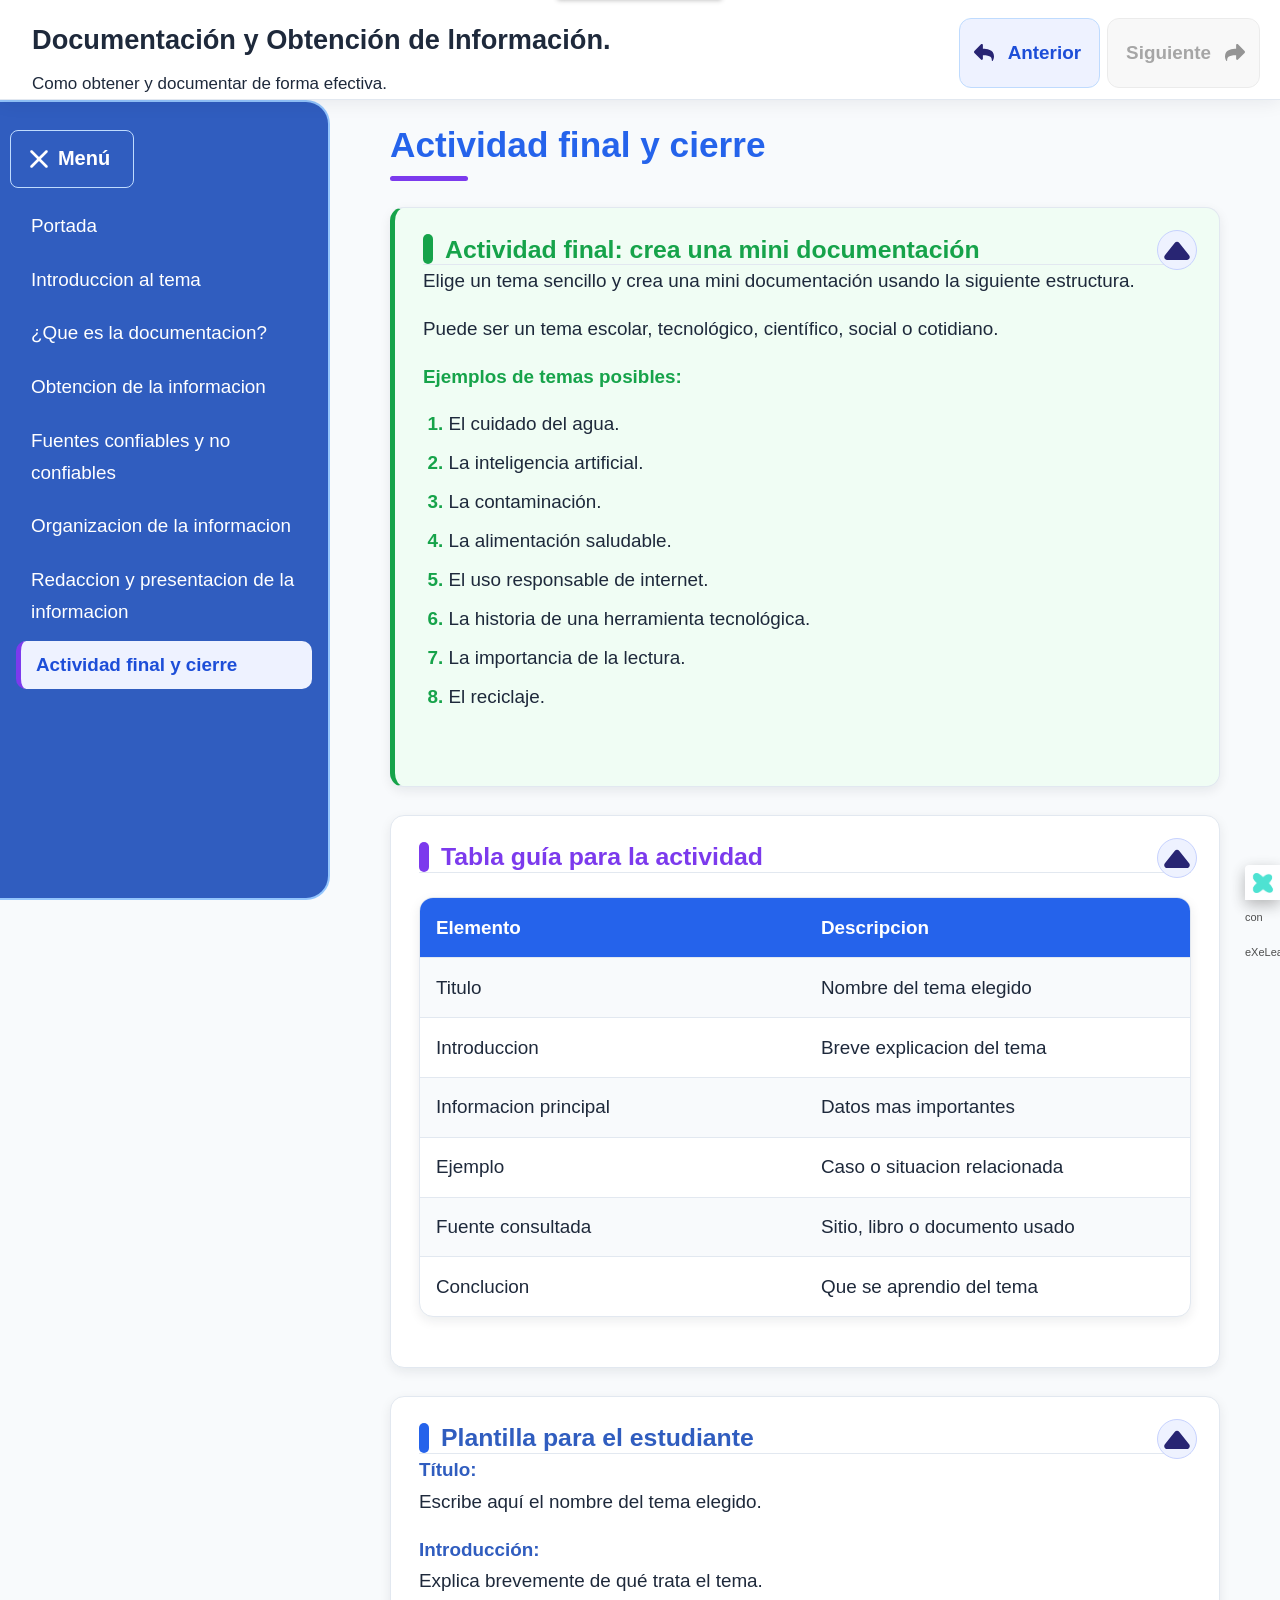
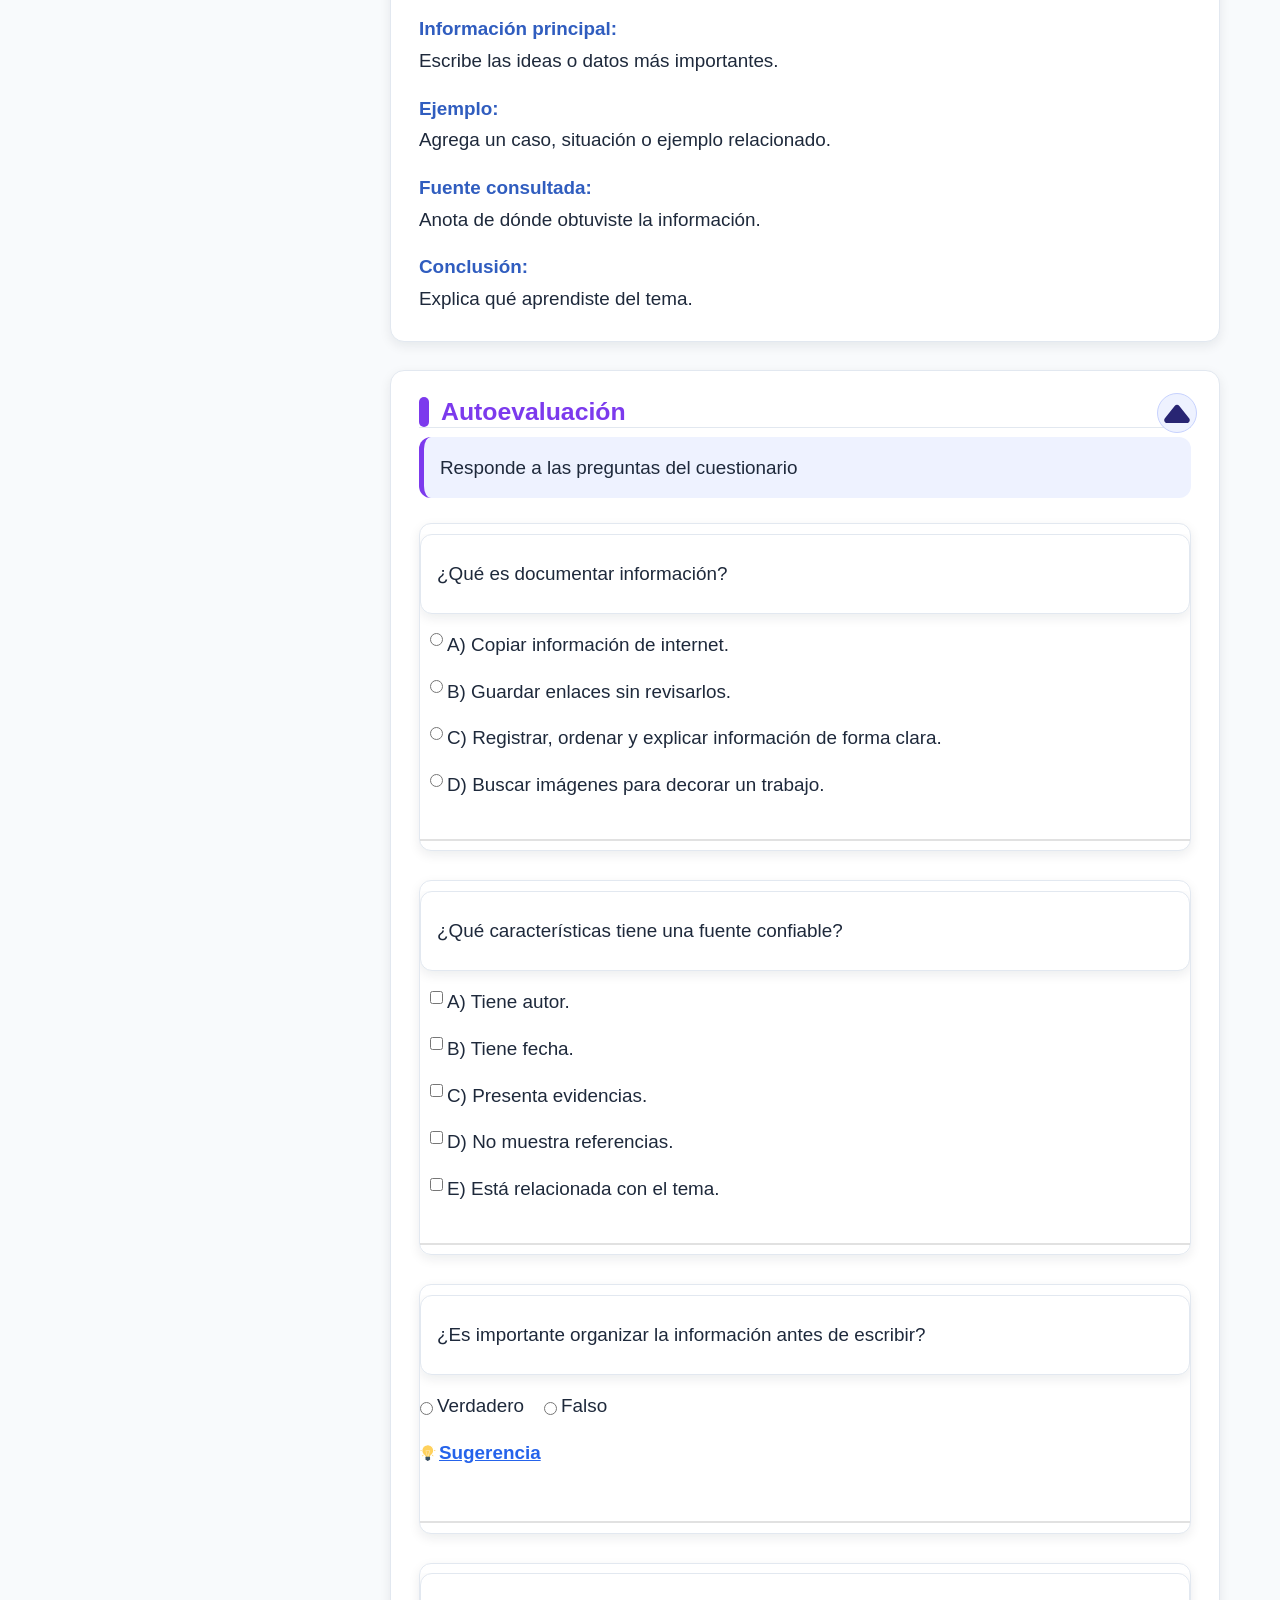
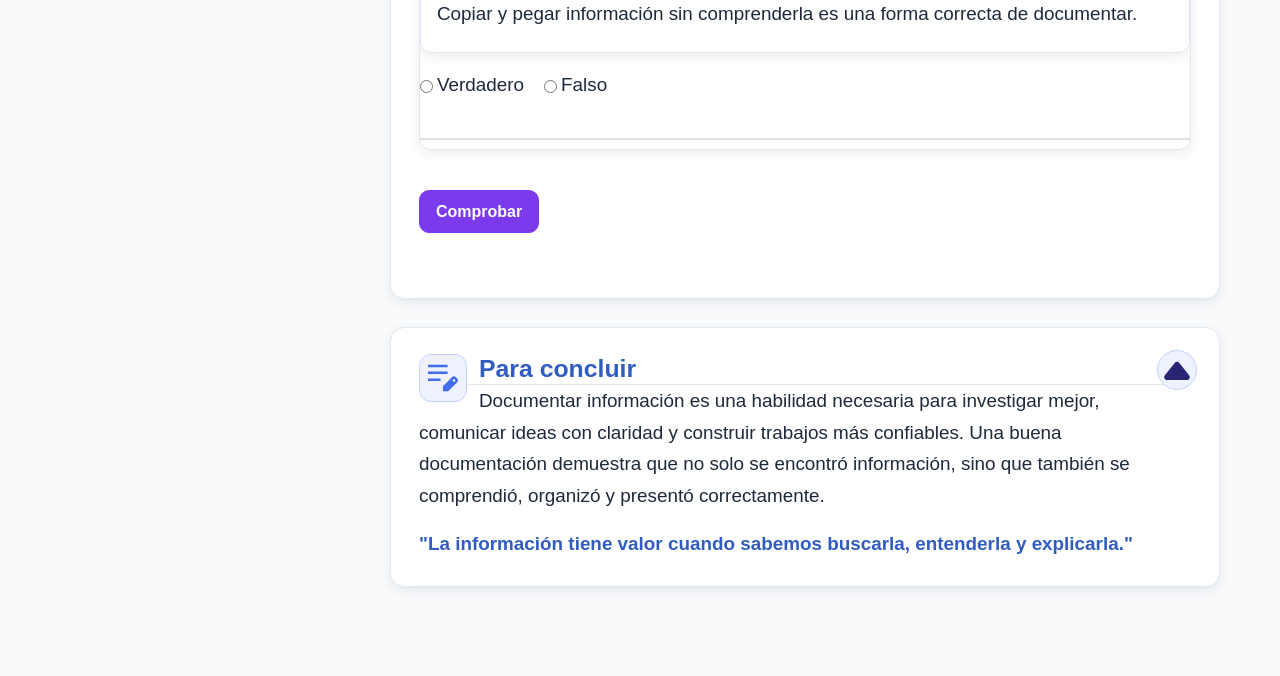
==== html/actividad-final-y-cierre.html @ 69bf5f98 "first commit" ====
<!DOCTYPE html>
<html lang="es" id="exe-page-mq130oj1-dtkj8na8n">
<head>
<meta charset="utf-8">
<meta name="generator" content="eXeLearning v4.0.0">
<meta name="viewport" content="width=device-width, initial-scale=1">
<title>Actividad final y cierre | Documentación y Obtención de lnformación. </title>
<link rel="icon" type="image/x-icon" href="../libs/favicon.ico">
<meta name="description" content="Explicar la importancia de la documentación y la obtención de información, mostrando cómo identificar fuentes confiables, organizar datos relevantes y transformar la información encontrada en conocimiento útil.">
<script>document.querySelector("html").classList.add("js");</script><script src="../libs/jquery/jquery.min.js"> </script><script src="../libs/common_i18n.js"> </script><script src="../libs/common.js"> </script><script src="../libs/exe_export.js"> </script><script src="../libs/bootstrap/bootstrap.bundle.min.js"> </script><link rel="stylesheet" href="../libs/bootstrap/bootstrap.min.css">
<script src="../idevices/text/text.js"></script><link rel="stylesheet" href="../idevices/text/text.css">
<script src="../idevices/form/form.js"></script><link rel="stylesheet" href="../idevices/form/form.css">
<link rel="stylesheet" href="../content/css/base.css"><script src="../theme/style.js"> </script><link rel="stylesheet" href="../theme/style.css">
</head>
<body class="exe-export exe-web-site">
<script>document.body.className+=" js"</script>
<div class="exe-content exe-export pre-js siteNav-hidden"><a href="#page-mq130oj1-dtkj8na8n" id="skipNav">Skip to content</a> <nav id="siteNav">
<ul>
<li> <a href="../index.html" class="main-node no-ch">Portada</a>
</li>
<li> <a href="../html/introduccion-al-tema.html" class="no-ch">Introduccion al tema</a>
</li>
<li> <a href="../html/que-es-la-documentacion.html" class="no-ch">¿Que es la documentacion?</a>
</li>
<li> <a href="../html/obtencion-de-la-informacion.html" class="no-ch">Obtencion de la informacion</a>
</li>
<li> <a href="../html/fuentes-confiables-y-no-confiables.html" class="no-ch">Fuentes confiables y no confiables</a>
</li>
<li> <a href="../html/organizacion-de-la-informacion.html" class="no-ch">Organizacion de la informacion</a>
</li>
<li> <a href="../html/redaccion-y-presentacion-de-la-informacion.html" class="no-ch">Redaccion y presentacion de la informacion</a>
</li>
<li class="active"> <a href="../html/actividad-final-y-cierre.html" class="active no-ch">Actividad final y cierre</a>
</li>
</ul>
</nav><main id="page-mq130oj1-dtkj8na8n" class="page"> 
<header class="main-header">
<div class="package-header"><p class="package-title">Documentación y Obtención de lnformación. </p>
<p class="package-subtitle">Como obtener y documentar de forma efectiva. </p></div>
<div class="page-header"><h1 class="page-title">Actividad final y cierre</h1></div>
</header><div id="page-content-page-mq130oj1-dtkj8na8n" class="page-content">
<article id="block-1780633605404-v52jnptwv" class="box">
<header class="box-head no-icon">
<h1 class="box-title">Actividad final: crea una mini documentación</h1>
<button class="box-toggle box-toggle-on" title="Toggle content">
<span>Toggle content</span>
</button></header>
<div class="box-content">
<div id="idevice-1780633605403-porc9gojo" class="idevice_node text" data-idevice-path="../idevices/text/" data-idevice-type="text" data-idevice-component-type="json" data-idevice-json-data="{&quot;ideviceId&quot;:&quot;idevice-1780633605403-porc9gojo&quot;}">
<div class="exe-text-template">
    <p>Elige un tema sencillo y crea una mini documentación usando la siguiente estructura.</p>
<p>Puede ser un tema escolar, tecnológico, científico, social o cotidiano.</p>
<p><strong>Ejemplos de temas posibles:</strong></p>
<ol>
<li>El cuidado del agua.</li>
<li>La inteligencia artificial.</li>
<li>La contaminación.</li>
<li>La alimentación saludable.</li>
<li>El uso responsable de internet.</li>
<li>La historia de una herramienta tecnológica.</li>
<li>La importancia de la lectura.</li>
<li>El reciclaje.<br /> </li>
</ol>
</div>
</div>
</div>
</article><article id="block-1780633680392-smtn3oylp" class="box">
<header class="box-head no-icon">
<h1 class="box-title">Tabla guía para la actividad</h1>
<button class="box-toggle box-toggle-on" title="Toggle content">
<span>Toggle content</span>
</button></header>
<div class="box-content">
<div id="idevice-1780633680384-37hdh3g3k" class="idevice_node text" data-idevice-path="../idevices/text/" data-idevice-type="text" data-idevice-component-type="json" data-idevice-json-data="{&quot;ideviceId&quot;:&quot;idevice-1780633680384-37hdh3g3k&quot;}">
<div class="exe-text-template">
    <table style="width: 100%;" border="1">
<tbody>
<tr>
<td style="width: 49.9147%;">Elemento</td>
<td style="width: 49.9147%;">Descripcion</td>
</tr>
<tr>
<td style="width: 49.9147%;">Titulo</td>
<td style="width: 49.9147%;">Nombre del tema elegido</td>
</tr>
<tr>
<td style="width: 49.9147%;">Introduccion</td>
<td style="width: 49.9147%;">Breve explicacion del tema</td>
</tr>
<tr>
<td style="width: 49.9147%;">Informacion principal</td>
<td style="width: 49.9147%;">Datos mas importantes</td>
</tr>
<tr>
<td style="width: 49.9147%;">Ejemplo</td>
<td style="width: 49.9147%;">Caso o situacion relacionada</td>
</tr>
<tr>
<td style="width: 49.9147%;">Fuente consultada</td>
<td style="width: 49.9147%;">Sitio, libro o documento usado</td>
</tr>
<tr>
<td style="width: 49.9147%;">Conclucion</td>
<td style="width: 49.9147%;">Que se aprendio del tema</td>
</tr>
</tbody>
</table>
</div>
</div>
</div>
</article><article id="block-1780633797074-uyuqo68bj" class="box">
<header class="box-head no-icon">
<h1 class="box-title">Plantilla para el estudiante</h1>
<button class="box-toggle box-toggle-on" title="Toggle content">
<span>Toggle content</span>
</button></header>
<div class="box-content">
<div id="idevice-1780633797073-jsxhlzqa9" class="idevice_node text" data-idevice-path="../idevices/text/" data-idevice-type="text" data-idevice-component-type="json" data-idevice-json-data="{&quot;ideviceId&quot;:&quot;idevice-1780633797073-jsxhlzqa9&quot;}">
<div class="exe-text-template">
    <p><strong>Título:</strong><br />Escribe aquí el nombre del tema elegido.</p>
<p><strong>Introducción:</strong><br />Explica brevemente de qué trata el tema.</p>
<p><strong>Información principal:</strong><br />Escribe las ideas o datos más importantes.</p>
<p><strong>Ejemplo:</strong><br />Agrega un caso, situación o ejemplo relacionado.</p>
<p><strong>Fuente consultada:</strong><br />Anota de dónde obtuviste la información.</p>
<p><strong>Conclusión:</strong><br />Explica qué aprendiste del tema.</p>
</div>
</div>
</div>
</article><article id="block-1780633851874-mj1jime3n" class="box">
<header class="box-head no-icon">
<h1 class="box-title">Autoevaluación</h1>
<button class="box-toggle box-toggle-on" title="Toggle content">
<span>Toggle content</span>
</button></header>
<div class="box-content">
<div id="idevice-1780633851871-ic6fffc91" class="idevice_node form" data-idevice-path="../idevices/form/" data-idevice-type="form" data-idevice-component-type="json" data-idevice-json-data="{&quot;ideviceId&quot;:&quot;idevice-1780633851871-ic6fffc91&quot;,&quot;evaluation&quot;:false,&quot;evaluationID&quot;:&quot;a6e4c519-b3cd-446b-b4f0-3c8caa23bd8f&quot;,&quot;repeatActivity&quot;:true,&quot;isScorm&quot;:0,&quot;textButtonScorm&quot;:&quot;Guardar la puntuación&quot;,&quot;weighted&quot;:100,&quot;msgs&quot;:{&quot;msgScoreScorm&quot;:&quot;La puntuación no se puede guardar porque esta página no forma parte  de un paquete SCORM.&quot;,&quot;msgYouScore&quot;:&quot;Tu puntuación es&quot;,&quot;msgScore&quot;:&quot;Puntuación&quot;,&quot;msgWeight&quot;:&quot;Peso&quot;,&quot;msgYouLastScore&quot;:&quot;La última puntuación guardada es&quot;,&quot;msgOnlySaveScore&quot;:&quot;¡Solo puede guardar la puntuación una vez!&quot;,&quot;msgOnlySave&quot;:&quot;Solo puede guardar una vez&quot;,&quot;msgOnlySaveAuto&quot;:&quot;Su puntuación se guardará después de cada pregunta. Solo puede jugar una vez.&quot;,&quot;msgSaveAuto&quot;:&quot;Su puntuación se guardará automáticamente después de cada pregunta.&quot;,&quot;msgSeveralScore&quot;:&quot;Puede guardar la puntuación tantas veces como quiera&quot;,&quot;msgPlaySeveralTimes&quot;:&quot;Puede realizar esta actividad cuantas veces quiera&quot;,&quot;msgActityComply&quot;:&quot;Ya ha realizado esta actividad.&quot;,&quot;msgUncompletedActivity&quot;:&quot;Actividad no completada&quot;,&quot;msgSuccessfulActivity&quot;:&quot;Actividad superada. Puntuación: %s&quot;,&quot;msgUnsuccessfulActivity&quot;:&quot;Actividad no superada. Puntuación: %s&quot;,&quot;msgTypeGame&quot;:&quot;Formulario&quot;,&quot;msgStartGame&quot;:&quot;Pulsa aquí para empezar&quot;,&quot;msgTime&quot;:&quot;Tiempo por pregunta&quot;,&quot;msgSaveScore&quot;:&quot;Guardar la puntuación&quot;,&quot;msgResult&quot;:&quot;Resultado&quot;,&quot;msgCheck&quot;:&quot;Comprobar&quot;,&quot;msgReset&quot;:&quot;Reiniciar&quot;,&quot;msgShowAnswers&quot;:&quot;Mostrar respuestas&quot;,&quot;msgTestResultPass&quot;:&quot;¡Felicidades! Has pasado la prueba&quot;,&quot;msgTestResultNotPass&quot;:&quot;Lo siento. Has fallado la prueba&quot;,&quot;msgTrueFalseHelp&quot;:&quot;Di si la afirmación es verdadera o falsa&quot;,&quot;msgDropdownHelp&quot;:&quot;Elige la respuesta correcta entre las opciones propuestas&quot;,&quot;msgFillHelp&quot;:&quot;Rellena los espacios en blanco con la palabra apropiada&quot;,&quot;msgSingleSelectionHelp&quot;:&quot;Opción múltiple con solo una respuesta correcta&quot;,&quot;msgMultipleSelectionHelp&quot;:&quot;Opción múltiple con varias respuestas correctas&quot;,&quot;msgPlayStart&quot;:&quot;Pulsa aquí para empezar&quot;,&quot;msgTrue&quot;:&quot;Verdadero&quot;,&quot;msgFalse&quot;:&quot;Falso&quot;,&quot;msgNext&quot;:&quot;Siguiente&quot;,&quot;msgPrevious&quot;:&quot;Anterior&quot;,&quot;msgSuggestion&quot;:&quot;Sugerencia&quot;},&quot;id&quot;:&quot;idevice-1780633851871-ic6fffc91&quot;,&quot;questionsRandom&quot;:false,&quot;percentageQuestions&quot;:&quot;100&quot;,&quot;time&quot;:&quot;0&quot;,&quot;eXeFormInstructions&quot;:&quot;&lt;p&gt;Responde a las preguntas del cuestionario&lt;/p&gt;&quot;,&quot;questionsData&quot;:[{&quot;id&quot;:&quot;1780634004668-GSTP7&quot;,&quot;activityType&quot;:&quot;selection&quot;,&quot;baseText&quot;:&quot;&lt;p&gt;¿Qué es documentar información?&lt;/p&gt;&quot;,&quot;feedbackRight&quot;:&quot;Correcto. Documentar implica dar orden, claridad y sentido a la información.&quot;,&quot;feedbackWrong&quot;:&quot;Vuelve a revisar tu respuesta, recuerda que no debes guardar enlaces sin revisar, no solo importa decorar y no debes solo copiar informacion de internet&quot;,&quot;suggestion&quot;:&quot;&quot;,&quot;wrongAnswersValue&quot;:&quot;&quot;,&quot;selectionType&quot;:&quot;single&quot;,&quot;answers&quot;:[{&quot;0&quot;:false,&quot;1&quot;:&quot;A) Copiar información de internet.&quot;},{&quot;0&quot;:false,&quot;1&quot;:&quot;B) Guardar enlaces sin revisarlos.&quot;},{&quot;0&quot;:true,&quot;1&quot;:&quot;C) Registrar, ordenar y explicar información de forma clara.&quot;},{&quot;0&quot;:false,&quot;1&quot;:&quot;D) Buscar imágenes para decorar un trabajo.&quot;}],&quot;answer&quot;:&quot;1&quot;,&quot;capitalization&quot;:false,&quot;strict&quot;:false,&quot;order&quot;:0,&quot;customScore&quot;:1,&quot;time&quot;:0},{&quot;id&quot;:&quot;1780634494526-MHH4R&quot;,&quot;activityType&quot;:&quot;selection&quot;,&quot;baseText&quot;:&quot;&lt;p&gt;¿Qué características tiene una fuente confiable?&lt;/p&gt;&quot;,&quot;feedbackRight&quot;:&quot;Exacto, Una fuente confiable permite verificar la información y entender de dónde proviene.&quot;,&quot;feedbackWrong&quot;:&quot;Recuerda, debes poder verificar de donde sacaste la informacion, y debes saber quien es el autor de esa informacion&quot;,&quot;suggestion&quot;:&quot;&quot;,&quot;wrongAnswersValue&quot;:&quot;&quot;,&quot;selectionType&quot;:&quot;multiple&quot;,&quot;answers&quot;:[{&quot;0&quot;:true,&quot;1&quot;:&quot;A) Tiene autor.&quot;},{&quot;0&quot;:true,&quot;1&quot;:&quot;B) Tiene fecha.&quot;},{&quot;0&quot;:true,&quot;1&quot;:&quot;C) Presenta evidencias.&quot;},{&quot;0&quot;:false,&quot;1&quot;:&quot;D) No muestra referencias.&quot;},{&quot;0&quot;:true,&quot;1&quot;:&quot;E) Está relacionada con el tema.&quot;}],&quot;answer&quot;:&quot;1&quot;,&quot;capitalization&quot;:false,&quot;strict&quot;:false,&quot;order&quot;:0,&quot;customScore&quot;:1,&quot;time&quot;:0},{&quot;id&quot;:&quot;1780634597652-X29CC&quot;,&quot;activityType&quot;:&quot;true-false&quot;,&quot;baseText&quot;:&quot;&lt;p&gt;¿Es importante organizar la información antes de escribir?&lt;/p&gt;&quot;,&quot;feedbackRight&quot;:&quot;Exacto, una  buena documentacion organiza su informacion de forma entendible&quot;,&quot;feedbackWrong&quot;:&quot;Recuerda que debemos organizar la informacion documentada de forma entendible&quot;,&quot;suggestion&quot;:&quot;una buena documentacion pasa por un proceso clave en el cual le damos forma en una estructura.&quot;,&quot;wrongAnswersValue&quot;:&quot;&quot;,&quot;selectionType&quot;:&quot;single&quot;,&quot;answers&quot;:[],&quot;answer&quot;:&quot;0&quot;,&quot;capitalization&quot;:false,&quot;strict&quot;:false,&quot;order&quot;:0,&quot;customScore&quot;:1,&quot;time&quot;:0},{&quot;id&quot;:&quot;1780634646083-YMS5B&quot;,&quot;activityType&quot;:&quot;true-false&quot;,&quot;baseText&quot;:&quot;&lt;p&gt;Copiar y pegar información sin comprenderla es una forma correcta de documentar.&lt;/p&gt;&quot;,&quot;feedbackRight&quot;:&quot;Documentar requiere comprender, explicar con palabras propias y mencionar las fuentes utilizadas.&quot;,&quot;feedbackWrong&quot;:&quot;Documentar requiere comprender, explicar con palabras propias y mencionar las fuentes utilizadas.&quot;,&quot;suggestion&quot;:&quot;&quot;,&quot;wrongAnswersValue&quot;:&quot;&quot;,&quot;selectionType&quot;:&quot;single&quot;,&quot;answers&quot;:[],&quot;answer&quot;:&quot;0&quot;,&quot;capitalization&quot;:false,&quot;strict&quot;:false,&quot;order&quot;:0,&quot;customScore&quot;:1,&quot;time&quot;:0}],&quot;passRate&quot;:5,&quot;addBtnAnswers&quot;:true,&quot;eXeIdeviceTextAfter&quot;:&quot;&quot;,&quot;showSlider&quot;:false}" data-idevice-template="form.html">
<div class="exe-form-container">
  <div class="game-evaluation-ids js-hidden" data-id="idevice-1780633851871-ic6fffc91" data-evaluationb="false" data-evaluationid="a6e4c519-b3cd-446b-b4f0-3c8caa23bd8f"></div>
            <div id="frmMainContainer-idevice-1780633851871-ic6fffc91" class="form-IDevice" data-id="idevice-1780633851871-ic6fffc91">
                <div class="form-Data js-hidden">{}</div>
                <div class="form-instructions"><p>Responde a las preguntas del cuestionario</p></div>
                <div class="FRMP-GameScoreBoard" style="display:none;">
                    <div>
                        <strong><span class="sr-av">Tiempo por pregunta:</span></strong>
                        <span id="frmPTime-idevice-1780633851871-ic6fffc91">00:00</span>
                    </div>
                </div>
                <div class="FRMP-StartGame" id="frmStartGameDiv-idevice-1780633851871-ic6fffc91" style="display:none;">
                      <button  id="frmStartGame-idevice-1780633851871-ic6fffc91" type="button" class="btn btn-primary">Pulsa aquí para empezar</button>
                </div>
                <div class="form-body" id="frmBody-idevice-1780633851871-ic6fffc91" style="display:block;">
                    <div class="FRMP-Questions">
                        <div id="form-questions-idevice-1780633851871-ic6fffc91" > </div>
                        <div id="frmCover-idevice-1780633851871-ic6fffc91" class="FRMP-Cover"> </div>
                    </div>
                    <div id="resultsContainer-idevice-1780633851871-ic6fffc91" class="form-results-container inline">
                        <div id="form-score-idevice-1780633851871-ic6fffc91" class="score-text">Puntuación.</div>
                        <div id="form-result-test-idevice-1780633851871-ic6fffc91" class="score-text phrase-score"></div>
                    </div>
                    <div class="form-buttons-container inline">
                        <input id="form-button-check-idevice-1780633851871-ic6fffc91" class="btn btn-primary" type="button" value="Comprobar"
                            data-id="idevice-1780633851871-ic6fffc91" data-pass-rate="" />
                        <input id="form-button-reset-idevice-1780633851871-ic6fffc91" type="button" value="Reiniciar"
                            data-id="idevice-1780633851871-ic6fffc91" class="btn btn-primary"  style="display:none" />
                        <input id="form-button-show-answers-idevice-1780633851871-ic6fffc91" class="btn btn-primary" type="button" value="Mostrar respuestas"
                            data-id="idevice-1780633851871-ic6fffc91" style="display: " />

                    </div>
                </div>
                <div class="Games-BottonContainer">
                    <div class="Games-GetScore">
                        <input id="frmPSendScore-idevice-1780633851871-ic6fffc91" type="button" value="Guardar la puntuación" class="feedbackbutton Games-SendScore" style="display:none"/> <span class="Games-RepeatActivity"></span>
                    </div>
                </div>
                
            </div>
            <div class="questionsMedia" style="display:none"></div>
            
</div>
</div>
</div>
</article><article id="block-1780634695864-8isxln96o" class="box">
<header class="box-head">
<div class="box-icon exe-icon">
<img src="../theme/icons/activity.svg" alt="">
</div>
<h1 class="box-title">Para concluir</h1>
<button class="box-toggle box-toggle-on" title="Toggle content">
<span>Toggle content</span>
</button></header>
<div class="box-content">
<div id="idevice-1780634695862-pba7g5p6n" class="idevice_node text" data-idevice-path="../idevices/text/" data-idevice-type="text" data-idevice-component-type="json" data-idevice-json-data="{&quot;ideviceId&quot;:&quot;idevice-1780634695862-pba7g5p6n&quot;}">
<div class="exe-text-template">
    <p>Documentar información es una habilidad necesaria para investigar mejor, comunicar ideas con claridad y construir trabajos más confiables. Una buena documentación demuestra que no solo se encontró información, sino que también se comprendió, organizó y presentó correctamente.</p>
<p><strong>"La información tiene valor cuando sabemos buscarla, entenderla y explicarla."</strong></p>
</div>
</div>
</div>
</article>
</div></main><div class="nav-buttons">
<a href="../html/redaccion-y-presentacion-de-la-informacion.html" title="Anterior" class="nav-button nav-button-left"><span>Anterior</span></a>
<span class="nav-button nav-button-right" aria-hidden="true"><span>Siguiente</span></span>
</div>
<footer id="siteFooter"><div id="siteFooterContent"></div></footer>
</div>
<p id="made-with-eXe"> <a href="https://exelearning.net/" target="_blank" rel="noopener"> <span>Creado con eXeLearning <span>(nueva ventana)</span></span></a></p>
</body>
</html>
---- idevices/text/text.css ----
/* Text iDevice (export CSS) */
.exe-text-activity > div {
    display: flow-root;
}

.exe-text-activity div.inline {
    display: flex;
}

.exe-text-activity div.inline dt {
    margin: 0 0 0 auto;
}

.exe-text-activity div.inline dd {
    margin-left: 10px;
}

.idevice_node.text .iDevice_buttons.feedback-button {
    margin-bottom: 1em;
}
---- idevices/form/form.css ----
/* Form iDevice (export CSS) */

.form-IDevice .inline {
    display: flex;
    justify-content: flex-start;
    align-items: center;
}

.true-false-radio-buttons-container,
.button-response-form {
    margin-top: 0.8em;
}

.form-IDevice .QuestionLabel_actionButton {
    display: none;
}

.form-IDevice .form-instructions {
    margin-top: .5em;
    overflow: auto;
}

.form-IDevice .form-buttons-container {
    margin-top: 10px;
    padding-top: 20px;
    padding-bottom: 20px;
    display: flex;
    justify-content: flex-start;
    align-items: center;
    gap: 0.6em;
}

.form-IDevice .form-results-container {
    padding: 5px 60px 5px;
    justify-content: center;
    flex-direction: row;
    align-items: center;
    flex-wrap: wrap;
    gap: 0.5em;
    font-size: 18px;
}

.form-IDevice ul.FRMP-PREVIEW {
    min-height: 50px;
    list-style-type: none;
    padding: 0;
    margin: 0;
}

.form-IDevice ul.FRMP-PREVIEW>li {
    padding: 0;
    margin: .5em 0;
}



.form-IDevice ul.FRMP-PREVIEW .FormView_question {
    padding: .5em 0;
    overflow: auto;
    clear: both;
}

.form-IDevice ul.FRMP-PREVIEW .FormView_question::after {
    content: "";
    display: table;
    clear: both;
}

.form-IDevice ul.FRMP-PREVIEW .FormView_question .activity-title {
    display: none;
}

.form-IDevice ul.FRMP-PREVIEW .FormView_question:nth-child(even) {
    background: none;
}

.form-IDevice .FormViewContainer {
    overflow: auto;
    clear: both;
}

.form-IDevice,
.form-IDevice * {
    box-sizing: border-box;
}

.form-IDevice .FRMP-Questions,
.form-IDevice [id^="form-questions-"],
.form-IDevice ul.FRMP-PREVIEW,
.form-IDevice ul.FRMP-PREVIEW>li,
.form-IDevice .FormViewContainer,
.form-IDevice .FormViewContainer>div[title],
.form-IDevice .selection-buttons-container,
.form-IDevice .button-response-form {
    max-width: 100%;
    min-width: 0;
}

.selection-buttons-container {
    margin-left: 10px;
}

.form-IDevice .FormViewContainer,
.form-IDevice .FormViewContainer>div[title],
.form-IDevice .FormViewContainer p,
.form-IDevice .FormViewContainer strong,
.form-IDevice .FormViewContainer label {
    white-space: normal;
    overflow-wrap: anywhere;
    word-break: normal;
}

.form-IDevice .button-response-form {
    align-items: flex-start;
}

.form-IDevice .button-response-form label {
    flex: 1 1 auto;
    min-width: 0;
}

.form-IDevice .button-response-form input[type="radio"],
.form-IDevice .button-response-form input[type="checkbox"],
.form-IDevice .true-false-radio-buttons-container input[type="radio"] {
    flex: 0 0 auto;
    margin-top: 0.25em;
}

.form-IDevice .FormViewContainer::after {
    content: "";
    display: table;
    clear: both;
}

.form-IDevice .FormViewContainer>div[title] {
    overflow: auto;
    clear: both;
}

.form-IDevice .FormViewContainer>div[title]::after {
    content: "";
    display: table;
    clear: both;
}

.FormView_question .selection-buttons-container input[type="radio"],
.FormView_question .selection-buttons-container input[type="checkbox"],
.form-IDevice ul.FRMP-PREVIEW .FormView_question input[type="radio"],
.form-IDevice ul.FRMP-PREVIEW .FormView_question input[type="checkbox"] {
    margin-right: 4px !important;
}

.form-IDevice ul.FRMP-PREVIEW {
    gap: var(--margin-s);
    display: flex;
    flex-direction: column;
}

.form-IDevice ul.FRMP-PREVIEW>li {
    padding: var(--margin-m);
    border-radius: var(--radius);
    color: var(--body-text-color);
}

.form-IDevice ul.FRMP-PREVIEW>li div[class*="QuestionLabel"] {
    border-radius: 50%;
}

.form-IDevice ul.FRMP-PREVIEW>li p {
    margin-block: var(--margin-s);
}

.form-IDevice .score-text {
    width: -webkit-fill-available;
    text-align: center;
    padding: 5px;
}

.form-IDevice .score-text.pass-test {
    color: green;
}

.form-IDevice .score-text.fail-test {
    color: red
}

.form-IDevice .score-text.number-score {
    padding: 15 0 10px 0;
}

.form-IDevice .score-text.number-score-alone {
    border-radius: var(--radius);
    padding: 15px 0px;
    margin-top: 10px;
    background-color: var(--verde-cl);
}

.form-IDevice .score-text.phrase-score {
    font-weight: 450;
    padding: 0;
}

.form-IDevice .true-false-radio-buttons-container label {
    margin-right: 20px;
}

.form-IDevice .inline-icon {
    font-family: var(--icons-ff);
    font-size: 20px;
    color: rgba(90, 127, 12, 0.4);
    margin: 0 5px;
}

.form-IDevice .inline-icon:hover {
    color: var(--dark-exe-color);
}

.form-IDevice .inline-icon.help-icon {
    cursor: help;
    float: right;
}

.form-IDevice [id^="questionTopBar"] {
    overflow: auto;
    clear: both;
}

.form-IDevice [id^="questionTopBar"]::after {
    content: "";
    display: table;
    clear: both;
}

.form-IDevice .FormViewContainer input.fillInput {
    margin: 6px 2px !important;
    max-width: 120px !important;
}

.form-IDevice .FormViewContainer select.dropdownSelect {
    margin: 6px 0 !important;
}


select.dropdownSelect {
    padding-right: 1.5em;

}

.FRMP-GameScoreBoard {
    display: flex;
    justify-content: flex-end;
    align-items: center;
    font-size: 1.4em;
    margin-bottom: 0.5em;
    margin-right: 0.5em;
}

.FRMP-StartGame {
    display: flex;
    justify-content: center;
    align-items: center;
    font-size: 1.2em;
    margin-bottom: 0.5em;
    margin-right: 0.5em;
}

.FRMP-StartGame a {
    text-decoration: none;
}

.FRMP-StartGame a:hover {
    text-decoration: underline;

}

.FRMP-SlideshowContainer {
    position: relative;
    width: 100%;
}


.FRMP-SlideshowWrapper {
    position: relative;
}

.FRMP-SlideshowSlide {
    width: 100%;
    transition: left 0.3s ease-in-out;
}

.FRMP-SlideshowControls {
    display: flex;
    justify-content: space-between;
    align-items: center;
    width: 100%;
    margin: auto;
    margin-bottom: 5px;
    pointer-events: none;
}

.FRMP-SlideshowControl {
    width: 32px;
    height: 32px;
    display: flex;
    align-items: center;
    justify-content: center;
    pointer-events: auto;
    transition: background 0.2s ease;
    padding: 0;
}

.FRMP-SlideshowControl img {
    width: 100%;
    height: 100%;
}

.FRMP-SlideshowControl:hover {
    background: rgba(255, 255, 255, 0.9);
}

.FRMP-SlideNumber {
    display: block;
    font-size: 1.1em;
}

.FRMP-Questions {
    position: relative;
}

.FRMP-Cover {
    position: absolute;
    top: 3em;
    left: 0;
    width: 100%;
    height: 100%;
    background: rgba(255, 255, 255, 0.1);
    display: none;

}

.Games-BottonContainer {
    align-items: center;
    display: flex;
    justify-content: flex-end;
    margin: 0.1em auto;
    padding: 0;
    width: 100%;
}

.Games-GetScore input[type=button] {
    padding: 0.3em 0.5em;
    margin-right: .5em;
    width: auto;
}

.Games-GetScore span {
    display: block;
}

.Games-BottonContainer {
    margin: 0;
    padding: 0;
    width: 100%;
}

.Games-BottonContainer * {
    margin: 0;
    padding: 0;
}


.Games-GetScore {
    align-items: center;
    display: flex;
    justify-content: center;
    width: 100%;
    margin-top: 1em
}


.Games-GetScore span {
    display: block;
}

.Games-ReportIconDiv {
    display: flex;
    justify-content: flex-start;
    align-items: center;
    gap: 0.1em;
    width: 100%;
    margin-bottom: 6px;

}

.Games-ReportIconDiv img {
    width: 16px;
    height: 16px;
    display: block;
}

.Games-ReportIconDiv span {
    font-size: 0.9em;
}

/* Feedback messages styles */
.form-feedback-message {
    margin-top: 1em;
    padding: 1em 1.2em;
    border-radius: var(--radius, 8px);
    font-size: 1em;
    line-height: 1.5;
    box-shadow: 0 2px 4px rgba(0, 0, 0, 0.1);
}

.form-feedback-correct {
    background-color: #d4edda;
    color: #155724;
    border-left: 4px solid #28a745;
}

.form-feedback-wrong {
    background-color: #f8d7da;
    color: #721c24;
    border-left: 4px solid #dc3545;
}

/* Suggestion styles */
.FRMP-Suggestion {
    margin: 0 0 1em 1em;
    background: #e1f1f9;
    color: #2b627d;
    border: 1px solid #c9edf4;
    border-radius: 4px;
    padding: 0.7em;
}

.FRMP-ShowSuggestion {
    display: inline-flex;
    align-items: center;
    gap: 3px;
    margin: 0.8em 0 0.8em 0;
    text-decoration: none;
    color: #2b627d;
    clear: both;
    cursor: pointer;
}

.FRMP-SuggestionIcon {
    display: block;
    width: 16px;
    height: 16px;
}

.FRMP-SuggestionIcon:hover {
    text-decoration: underline;
}

.FRMP-EHidden {
    display: none;
}

/* Question separator line */
.form-question-separator {
    margin-top: 2em;
    margin-bottom: 0;
    border: none;
    border-top: 2px solid #888;
}

.form-IDevice .FormViewContainer img,
.form-IDevice .form-instructions img {
    max-width: 100%;
    height: auto;
}

.form-IDevice .FormViewContainer img[style*="float"],
.form-IDevice .form-instructions img[style*="float"] {
    max-width: 60%;
}
---- content/css/base.css ----
.exe-content{
  background: #fff;
}

.exe-content .page-title{
  font-size: 1.45em;
}

.exe-content .box{
  margin-top: 20px;
  border: 1px solid #dbdbdb;
}

.exe-content .box-head {
  border-bottom: 1px solid #dbdbdb;
}

.exe-export .no-header .box-head {
  border-bottom: 0;
}

.exe-content .box-head .box-title {
  margin: 0;
  font-size: 1.2em;
}

.exe-content a{
  color: #5a7f0c;
}

.exe-content a:hover,
.exe-content a:focus{
  color: #71a300;
}

.exe-content h2{
  font-size: 1.45em;
}
.exe-content h3{
  font-size: 1.35em;
}
.exe-content h4{
  font-size: 1.25em;
}
.exe-content h5{
  font-size: 1.15em;
}

.exe-content a {
    text-decoration: none
}

.exe-content a:hover,
.exe-content a:focus {
    text-decoration: underline
}

/* Underlined links */
.box-content a {
    text-decoration: underline;
}
.box-content a:hover {
    text-decoration: none;
}
.box-content a:focus {
    text-decoration: underline;
}

@media print {
    .external-iframe-src {
        display: block !important;
        margin: 2em 0;
        font-size: .95em;
        text-align: center
    }

    #made-with-eXe {
        display: none
    }
}

.external-iframe {
    border: 0
}

.pre-code {
    background: #112C4A;
    color: #E7ECF1;
    font-family: Monaco, Courier, monospace;
    border-radius: 9px;
    font-size: 12px;
    margin: 2em 1em;
    overflow: auto;
    padding: 20px
}

.exe-dl {
    margin-bottom: 2em;
    margin-left: 1.5em
}

.exe-dl dt {
    font-weight: bold
}

.exe-dl dd {
    margin: 1em 1.5em
}

.js .exe-dl dt {
    margin: 1.2em 0 0 0
}

.exe-dl dt a {
    text-decoration: underline
}

.exe-dl .icon {
    font-family: Arial, sans-serif;
    display: block;
    width: 20px;
    height: 20px;
    font-size: 16px;
    margin-right: 1em;
    line-height: 20px;
    text-align: center;
    float: left;
    border-radius: 2px;
    position: relative
}

@media all and (min-width: 1px) {
    .exe-dl dt a {
        align-items: center;
        display: flex;
        text-decoration: none
    }

    .exe-dl .icon {
        height: 18px;
        line-height: 18px;
        width: 18px;
        padding: 1px;
        font: 18px monospace;
        font-weight: bold;
        display: flex;
        justify-content: center;
        align-items: center
    }
}

.exe-dl-toggler {
    height: 20px;
    margin: 1.5em
}

.exe-dl-toggler a {
    margin-left: 0;
    font-weight: bold
}

.js .exe-dl dd {
    display: none;
    padding-left: 0;
    margin: 1em 1em 1em 37px
}

/* Math */
.exe-math {
    display: block;
    margin: 2em 0
}

.exe-math,
.MathJax_Display {
    text-align: left !important
}

.exe-math.position-center,
.position-center .MathJax_Display,
[style*="text-align: center"] .MathJax_Display {
    text-align: center !important
}

.exe-math.position-right,
.position-right .MathJax_Display,
[style*="text-align: right"] .MathJax_Display {
    text-align: right !important
}

.js .show-image .exe-math-code,
.js .show-code .exe-math-img {
    display: none
}

.exe-math-links {
    font-size: .85em
}

.exe-math-inline {
    display: inline;
    margin: 0 .1em !important
}

/* TinyMCE: Images and media */
.exe-figure {
    margin: 2em 0;
    max-width: 100%
}

.position-center {
    margin: 2em auto
}

.position-right {
    margin: 2em 0 2em auto
}

.float-left {
    float: left;
    margin: .5em 1.5em 1em 0
}

.float-right {
    float: right;
    margin: .5em 0 1em 2em
}

.figcaption {
    padding-top: .2em
}

.figcaption.header {
    padding-top: 0;
    padding-bottom: .2em
}

/* TinyMCE templates */
.exe-layout-2-cols,
.exe-layout-3-cols {
    width: 100%
}

.exe-col{
    box-sizing: content-box;
}

.exe-layout-2-cols .exe-col {
    float: left;
    width: 49%
}

.exe-layout-2-cols .exe-col-1 {
    padding-right: 1%
}

.exe-layout-2-cols .exe-col-2 {
    padding-left: 1%
}

.exe-layout-2-30-70 .exe-col {
    width: 69%
}

.exe-layout-2-30-70 .exe-col-1 {
    width: 29%
}

.exe-layout-2-70-30 .exe-col {
    width: 29%
}

.exe-layout-2-70-30 .exe-col-1 {
    width: 69%
}

.exe-layout-3-cols .exe-col {
    float: left;
    width: 32%
}

.exe-layout-3-cols .exe-col-1,
.exe-layout-3-cols .exe-col-2 {
    padding-right: 2%
}

pre.mermaid {
    margin: 1.5em 0;
    text-align: center;
    width: 100%;
    min-width: 200px;
}

/* Blocks */
.exe-block-warning {
    background: #FCF8E3;
    color: #796034;
    border: 1px solid #FAEBCC;
    padding: 0 1em;
    border-radius: 4px
}

p.exe-block-warning {
    padding: 1em
}

.exe-block-alert {
    background: #ffc;
    color: #855000;
    border: 1px solid #FFF099;
    padding: 0 1em;
    border-radius: 4px
}

p.exe-block-alert {
    padding: 1em
}

.exe-block-danger {
    background: #FEF0EF;
    color: #973C3B;
    border: 1px solid #F3DADD;
    padding: 0 1em;
    border-radius: 4px
}

p.exe-block-danger {
    padding: 1em
}

.exe-block-info {
    background: #E1F1F9;
    color: #2B627D;
    border: 1px solid #C9EDF4;
    padding: 0 1em;
    border-radius: 4px
}

p.exe-block-info {
    padding: 1em
}

.exe-block-success {
    background: #E5F3E0;
    color: #336634;
    border: 1px solid #DEEDD1;
    padding: 0 1em;
    border-radius: 4px
}

p.exe-block-success {
    padding: 1em
}

.exe-content .exe-block-warning a,
.exe-content .exe-block-warning a:hover,
.exe-content .exe-block-warning a:focus {
    color: #4F360A
}

.exe-content .exe-block-alert a,
.exe-content .exe-block-alert a:hover,
.exe-content .exe-block-alert a:focus {
    color: #5B2600
}

.exe-content .exe-block-danger a,
.exe-content .exe-block-danger a:hover,
.exe-content .exe-block-danger a:focus {
    color: #6D1211
}

.exe-content .exe-block-info a,
.exe-content .exe-block-info a:hover,
.exe-content .exe-block-info a:focus {
    color: #063853
}

.exe-content .exe-block-success a,
.exe-content .exe-block-success a:hover,
.exe-content .exe-block-success a:focus {
    color: #093C0A
}

div.exe-block-warning,
div.exe-block-alert,
div.exe-block-danger,
div.exe-block-info,
div.exe-block-success {
    margin: 1em 0
}

/* RTL support */
body [dir='rtl'] {
    text-align: start
}

/* Autoclear */
.exe-content .idevice_body,
.exe-clear {
    overflow: auto
}

/* JavaScript on/offf */
.js-hidden {
    display: none;
}

.exe-hidden,
.js-required,
.js .js-hidden,
.exe-mindmap-code {
    display: none
}

.js .js-required {
    display: block
}

.box-toggle {
    display: none;
}

.js .box-toggle {
    display: inline-block;
}

.sr-av,
.js .js-sr-av,
.exe-hidden-accessible,
.js .exe-tooltip-text {
    position: absolute;
    overflow: hidden;
    clip: rect(0 0 0 0);
    clip: rect(0, 0, 0, 0);
    height: 0
}

/* Tables */
.exe-table {
    margin: 2em auto;
    max-width: 100%;
    border: 1px solid #CCC;
    border-collapse: collapse;
    border-spacing: 0
}

.exe-table tr {
    background: #fff
}

.exe-table caption {
    padding: .5em 0;
    text-align: center;
    font-style: italic;
    caption-side: top;
}

.exe-table td,
.exe-table th {
    border: 1px solid #CCC;
    margin: 0;
    padding: 0.5em 1em
}

.exe-table thead {
    background: #ddd;
    color: #000;
    text-align: left
}

.exe-table tr:nth-child(2n-1) td,
.exe-table tbody tr:nth-child(2n-1) th {
    background: #F4F4F4
}

.exe-table tbody tr:nth-child(2n) th {
    background: #F4F4F4
}

.exe-table tbody tr:nth-child(2n-1) th {
    background: #E4E4E4
}

.exe-table thead+tbody tr:nth-child(2n) th {
    background: #fff
}

.exe-table thead+tbody tr:nth-child(2n-1) th {
    background: #F4F4F4
}

.exe-table-minimalist {
    margin: 2em auto;
    border-collapse: collapse
}

.exe-table-minimalist tr {
    background: #fff
}

.exe-table-minimalist thead th {
    color: #000;
    padding: .6em 1.5em .6em .8em;
    border-bottom: 2px solid #CCC;
    text-align: left
}

.exe-table-minimalist td,
.exe-table-minimalist tbody th {
    border-bottom: 1px solid #ccc;
    color: #555;
    padding: .5em 1.5em .5em .8em
}

.exe-table-minimalist tbody tr:hover td,
.exe-table-minimalist tbody tr:hover th {
    color: #222
}

.exe-table-minimalist tr:nth-child(2n-1) td,
.exe-table-minimalist tbody tr:nth-child(2n-1) th {
    background: #F9F9F9
}

.exe-table-minimalist caption {
    text-align: center;
    font-style: italic;
    border-bottom: 2px solid #CCC;
    padding: .6em 0
}

/* Responsive tables */
.exe-table-responsive {
    display: block;
    overflow-x: auto;
    border: none
}

.exe-table-responsive,
.exe-table-responsive th,
.exe-table-responsive tr,
.exe-table-responsive td {
    width: auto !important
}

/* Tooltips */
body .qtip {
    font-size: .85em;
    line-height: 1.5em
}

.qtip .exe-tooltip-text {
    position: relative;
    overflow: auto;
    clip: auto;
    height: auto
}

/* Structured lists */
ol.auto-numbered {
    counter-reset: item
}

.auto-numbered ol {
    counter-reset: item
}

.auto-numbered li {
    display: block
}

.auto-numbered li:before {
    content: counters(item, ".") ".- ";
    counter-increment: item
}

/* Blockquote + Cite */
.exe-quote-cite cite {
    display: block;
    text-align: right;
    margin-top: -.5em
}

/* File information */
.exe-link-data {
    font-size: .8em;
    margin: 0 .2em
}

.exe-link-data abbr {
    cursor: help
}

/* Quote With Authorship */
.styled-qc {
    font-family: Georgia, serif;
    font-style: italic;
    margin: 1.5em 2.5em;
    padding: 0.25em 3.5em;
    position: relative
}

.styled-qc:before {
    display: block;
    content: "\201C";
    font-size: 5em;
    position: absolute;
    left: 0;
    top: -20px
}

/* Responsive design */
iframe,
object,
embed {
    max-width: 100%
}

img,
video {
    max-width: 100%;
    height: auto
}

@media all and (max-width: 992px) {
    .exe-layout-3-cols .exe-col {
        float: none;
        width: 100%;
        padding: 0
    }

    .exe-layout-3-cols .exe-col .exe-figure {
        margin: 2em auto
    }
}

@media all and (max-width: 780px) {
    .styled-qc {
        margin: 1.5em .5em
    }

    .exe-layout-2-cols .exe-col {
        float: none;
        width: 100%;
        padding: 0
    }

    .exe-layout-2-cols .exe-col .exe-figure {
        margin: 2em auto
    }
}

/* Made with eXeLearning */
#made-with-eXe {
    margin: 0;
    position: fixed;
    bottom: 0;
    right: 0
}

#made-with-eXe a {
    text-decoration: none;
    box-shadow: rgba(0, 0, 0, 0.35) 0px 5px 15px;
    border-top-left-radius: 4px;
    color: #222;
    font-size: 11px;
    font-family: Arial, sans-serif;
    line-height: 35px;
    width: 35px;
    height: 35px;
    background: #fff url(../img/exe_powered_logo.png) no-repeat 3px 50%;
    display: block;
    background-size: auto 20px;
    text-decoration: none;
    transition: .5s;
    opacity: .8
}

#made-with-eXe span {
    padding-left: 35px;
    padding-right: 5px
}

#made-with-eXe span span {
    position: absolute;
    overflow: hidden;
    clip: rect(0 0 0 0);
    clip: rect(0, 0, 0, 0);
    height: 0
}

#made-with-eXe a:hover {
    width: auto;
    padding: 0 5px;
    background-position: 5px 50%;
    opacity: 1
}

/* Search bar */
#exe-client-search-reset {
    display: none;
}
#exe-client-search-reset.visible {
    display: inline;
}
.exe-client-search-result{
    padding:0;
    background-color: #FFF3A0;
    color: #1A1A1A;
}

/* Box toggler */
.exe-export article.minimized .box-content{
    display: none;
}

/* BOX no visible */
.exe-export article.novisible.box{
    display: none  !important;
}

/* iDevice no visible */
.exe-export article.box .idevice_node.novisible{
    display: none  !important;
}

/* Teacher mode */
html:not(.mode-teacher) .js .teacher-only {
    display: none !important;
}

/* ========================================
   Architecture v3.1 - Common Theme Overrides
   ========================================
   These rules support the new HTML structure and
   load BEFORE theme-specific styles.
   ======================================== */

/* Navigation: Hide nested sections by default, show active paths */
#siteNav .other-section {
    display: none;
}
#siteNav li.active > .other-section,
#siteNav li.current-page-parent > .other-section {
    display: block;
}

/* Site footer extra section */
#siteFooterExtra {
    margin-bottom: 2em;
    color: #555;
    font-size: 0.95em;
}

/* Skip navigation link */
#skipNav {
    position: fixed;
    top: -50px;
    left: 50%;
    transform: translateX(-50%);
    background-color: #000;
    color: #fff;
    text-align: center;
    font-weight: bold;
    font-size: 0.95em;
    text-decoration: underline;
    padding: 0.5em 1em;
    z-index: 1000;
    display: inline-block;
    box-shadow: 0 2px 5px rgba(0,0,0,0.3);
    outline: 3px solid #fff;
    outline-offset: -3px;
    transition: top 0.3s ease, opacity 0.3s ease;
}

#skipNav:focus {
    top: 5px;
}

/* Print styles for header elements */
@media print {
    body #header,
    body #emptyHeader,
    body #nodeDecoration {
        height: auto !important;
        min-height: 0;
        border: none;
        padding: 0;
    }
    body #headerContent {
        padding-top: 40px;
    }
}
---- theme/style.css ----
@charset "UTF-8";
@font-face {
    font-family: "Fredoka";
    src: url(fonts/Fredoka-Regular.woff) format("woff");
    font-weight: 400;
    font-style: normal;
}

@font-face {
    font-family: "Fredoka";
    src: url(fonts/Fredoka-SemiBold.woff) format("woff");
    font-weight: 600;
    font-style: normal;
}

@font-face {
    font-family: "Fredoka";
    src: url(fonts/Fredoka-Bold.woff) format("woff");
    font-weight: 700;
    font-style: normal;
}

a {
    text-decoration: none;
}

.page-title {
    font-weight: bold;
    color: white;
    margin-top: 40px;
}

.exe-web-site .page-title,
.exe-single-page .page-title {
    text-shadow: 0 0 4px rgba(21, 32, 61, .8);
}

.exe-epub .page-title, .exe-scorm .page-title, .exe-ims .page-title {
    color: #282573;
}

.page > header .package-title,
.siteNav-off .page > header .package-title {
    padding-left: 24px;
    width: calc(100% - 470px);
    white-space: nowrap;
    overflow: hidden;
    text-overflow: ellipsis;
    margin-bottom: .3em;
    line-height: 1.2em;
}

.exe-teacher-mode-toggler .page > header .package-title,
.exe-teacher-mode-toggler.siteNav-off .page > header .package-title {
    width: calc(100% - 550px);
}

.exe-scorm .page .page-header .page-title,
.exe-ims .page .page-header .page-title,
.exe-epub .page .page-header .page-title {
    width: 100%;
}

.exe-scorm .page > header .package-title,
.exe-scorm .siteNav-off .page > header .package-title,
.exe-ims .page > header .package-title,
.exe-ims .siteNav-off .page > header .package-title,
.exe-epub .page > header .package-title,
.exe-epub .siteNav-off .page > header .package-title,
.exe-ims .page > header .package-title,
.exe-single-page .package-header .package-title {
    width: 100%;
}

.package-subtitle {
    width: 100%;
    position: absolute;
    left: 32px;
    bottom: 0;
    font-size: .9em;
    color: #777;
}

.exe-web-site .package-subtitle {
    max-width: 70%;
    white-space: nowrap;
    text-overflow: ellipsis;
    overflow: hidden;
}

.siteNav-off .page > header .package-subtitle {
    left: 24px;
}

@media (max-width: 750px) {
    .package-subtitle {
        left: 24px;
        font-size: 1em;
    }
}

body:has(.package-subtitle) .package-title,
body.exe-single-page:has(.package-subtitle) .package-node h1 {
    position:relative;
    top: -.2em;
}

main header:not(#head) {
    padding: 0 !important;
    margin: 0 !important;
    max-width: none !important;
}

.page > header {
    position: fixed;
    top: 0;
    right: 0;
    left: 0;
    z-index: 400;
    height: 100px;
    display: flex !important;
    align-items: center;
    background: #fff;
    /* background:#fff url(img/logo.png) no-repeat 24px 15px/ 132px; */
    border-bottom: 2px solid #282573;
}

.page > header .package-title,
.exe-single-page .package-header .package-title {
    padding-left: 32px;
    color: #282573;
}

body.exe-export {
    padding: 1em 0;
}

body.exe-export.exe-scorm,
body.exe-export.exe-ims,
body.exe-export.exe-epub {
    padding: 0;
}

.exe-web-site .package-header {
    width: 100%;
}

body.exe-scorm .package-title,
body.exe-ims .package-title,
body.exe-epub .package-title{
    position: absolute;
    top: 24px;
    left: 0;
    font-weight: normal;
    font-size: .95em;
    color: #777;
}

body.exe-scorm .package-subtitle,
body.exe-ims .package-subtitle,
body.exe-epub .package-subtitle {
    position: absolute;
    clip: rect(1px 1px 1px 1px); /* IE6, IE7 */
    clip: rect(1px, 1px, 1px, 1px);
}

body.exe-scorm .page-title,
body.exe-ims .page-title,
body.exe-epub .page-title {
    padding: 0 32px;
}

@media (max-width: 750px) {
    body.exe-scorm .page-title,
    body.exe-ims .page-title,
    body.exe-epub .page-title {
        padding: 0 24px;
    }
}

body.exe-web-site {
    padding: 0;
}

.exe-content a {
    color: #0d77d1;
}
.exe-content a:hover,
.exe-content a:focus {
    color: #0a60ab;
    text-decoration: none;
}

/* Effects */
.exe-accordion .fx-accordion-title, 
.fx-pagination .fx-current a {
    background-color:#180051;
}
.exe-fx a{
    color: #3F0D78;
}
.exe-fx a:hover,
.exe-fx a:focus {
    color: #7219C6;
}
.exe-download-package-link a {
    background: #282573;
    color: #fff;
}

#node-content-container.exe-content #node-content {
    padding-top: 20px;
    padding-bottom: 20px;
    max-width: 1280px;
    margin: 0 auto;
    display: block;
}

.exe-content {
    font-family: "Fredoka", Arial, Verdana, Helvetica, sans-serif;
    font-size: 120%;
    color: #333;
    background-color: #f4f4f4;
    background: url(img/background.png);
    background-size: cover;
    background-position: center;
    background-repeat: no-repeat;
    background-attachment: fixed;
}

body#tinymce {
    font-family: "Fredoka", Arial, Verdana, Helvetica, sans-serif;
    font-size: 120%;
}

.js .exe-export .exe-content {
    min-height: calc(100vh - 30px);
}

.js .in-iframe .exe-content {
    min-height: 0;
}

.exe-content .package-title,
.exe-single-page .package-header .package-title {
    font-size: 1.7rem;
    text-align: left;
    font-weight: 600;
}

.exe-single-page .package-node {
    margin-bottom: 3.5em;
}

.exe-content .box {
    margin: 35px 0;
    border: none;
}

.exe-web-site .exe-content .box {
    margin: 40px 0;
}

.exe-content .box-head {
    border-bottom: 0;
}

#node-content-container.exe-content .box {
    border: 1px dotted #ddd;
}
#node-content-container.exe-content .box.hidden-idevices {
    border-style: solid;
}

.exe-content .box header {
    min-height: 60px;
    border-bottom: 1px solid #e4e4e4;
}

.exe-content .box-head .box-title {
    color: #282573;
    font-size: 1.65rem !important;
    font-weight: 400;
}

/* Teacher mode visual indicator */
.exe-content article.box.teacher-only {
    border: 3px solid #FC0;
}

.exe-content .box.teacher-only header {
  border-bottom-color: #282573;
}

.exe-content article.box .idevice_node.teacher-only {
    border: 3px solid #FC0;
    border-radius: 12px;
    padding: 16px;
}

#node-content article.box.exe-teacher-highlight,
#node-content .idevice_node.exe-teacher-highlight {
    border: 3px solid #FC0 !important;
}

.exe-content .box-head .exe-icon {
    float: left;
}

.exe-web-site .page-content,
#exe-client-search,
.exe-web-site main > header,
.exe-export .exe-content {
    max-width: 1280px;
    padding: 0 60px;
    margin: 0 auto;
}

.exe-single-page .exe-content {
    max-width: 100% !important;
}

.exe-single-page .exe-content main,
.exe-single-page .exe-content footer {
    max-width: 1280px;
    margin: 0 auto;
}
.exe-single-page .exe-content main {
    padding-top: 4em;
}

.exe-web-site .exe-content {
    max-width: none;
    padding: 0;
}

.exe-scorm .exe-export main,
.exe-ims .exe-export main,
.exe-epub .exe-export main {
    padding-top: 5em;
    padding-bottom: 1em;
}

body.exe-export.exe-scorm .exe-content,
body.exe-export.exe-ims .exe-content,
body.exe-export.exe-epub .exe-content {
    padding: 0 40px;
}
.exe-content.cover-on .exe-interactive-video,
.exe-content .exe-interactive-video {
    width: 100%;
}

.exe-export main {
    padding-top: 1.5em;
}
.exe-web-site main {
    padding-top: 4.5em;
}

/* siteNav */
#siteNav {
    float: left;
    padding: 100px 16px 48px 16px;
    background-color: #2c2977;
    height: calc(100vh - 100px);
    border-radius: 0 40px 40px 0;
    width: 330px;
    z-index: 1;
    position: fixed;
    transition: left 0.3s ease;
    left: 0;
    top: 100px;
    overflow: visible;
    border-top: 2px solid #6d68d9;
    border-right: 2px solid #6d68d9;
    border-bottom: 2px solid #6d68d9;
}
#siteNav::-webkit-scrollbar {
    display: none;
}

#siteNav > ul {
    max-height: calc(100vh - 230px);
    overflow-y: auto;
    margin: 0;
    padding: 0;
}

#siteNav > ul::-webkit-scrollbar {
    display: none;
}

#siteNav .other-section {
    display: none;
}
#sidebar-nav.fixed,
#sidebar-nav {
    position: fixed;
}
body.siteNav-off #siteNav {
    left: -330px;
}
.exe-web-site main.page {
    box-sizing: border-box;
    width: 100%;
    padding-left: 330px;
    padding-bottom: 24px;
    transition: padding 0.3s ease;
}
.exe-web-site #siteFooter {
    padding-left: 390px;
    padding-right: 60px;
    padding-bottom: 2em;
    transition: padding 0.3s ease;
}
body.exe-web-site.siteNav-off #siteFooter {
    padding-right: 0;
}

.exe-scorm #siteFooter,
.exe-ims #siteFooter,
.exe-epub #siteFooter {
    padding-bottom: 40px;
}
body.siteNav-off main.page,
body.siteNav-off #siteFooter {
    padding-left: 20px;
}
#siteNav ul,
#siteNav li {
    margin: 0;
    padding: 0;
    list-style: none;
}

#siteNav li {
    margin-bottom: 6px;
}

#siteNav a {
    color: #fff;
    display: block;
    padding: 8px 15px;
    border-radius: 8px;
    transition: background-color 0.5s ease;
    font-weight: 400;
}

#siteNav a.active {
    color: #282573;
    background-color: #ffcc00;
    font-weight: 600;
    margin-bottom: 6px;
}

#siteNav a.highlighted-link {
    color: #fff;
    margin-top: 10px;
    background: #191748 url(img/book_white.svg) no-repeat 8px center;
    padding-left: 42px;
}

#siteNav a.highlighted-link.active {
    background: #ffcc00 url(img/book_color.svg) no-repeat 8px center !important;
    color: #282573;
}

#siteNav a.highlighted-link:hover {
    background: #ffcc00 url(img/book_color.svg) no-repeat 8px center !important;
    color: #282573;
}
#siteNav a.highlighted-link:focus {
    background: #ffcc00 url(img/book_color.svg) no-repeat 8px center !important;
    color: #282573;
}

#siteNav a:hover {
    background: #e6b800;
    text-decoration: none;
    color: #282573;
}

#siteNav ul ul a {
    padding-left: 35px;
    font-size: 0.95em;
    background-color: #ffe580;
    color: #282573;
}

.current-page-parent a {
    background-color: #ffe580;
    margin-bottom: 6px;
    color: #282573 !important;
}

#siteNav ul ul ul a {
    padding-left: 55px;
    font-size: 0.9em;
}

#siteNav ul ul ul ul a {
    padding-left: 75px;
}

.daddy {
    background: #282573 url(img/arrow_down_menu.svg) no-repeat right 16px center /
        22px !important;
}
.active .active.daddy {
    background: #ffd940 url(img/arrow.svg) no-repeat right 16px center / 22px !important;
}
.active .daddy {
    background: #ffe580 url(img/arrow_down.svg) no-repeat right 16px center /
        22px !important;
}
#siteNav .current-page-parent > .daddy {
    background: #ffe580 url(img/arrow.svg) no-repeat right 16px center / 22px !important;
    margin-bottom: 6px;
}
.current-page-parent .daddy {
    background: #ffe580 url(img/arrow_down.svg) no-repeat right 16px center /
        22px !important;
}
.daddy:hover {
    background: #ffd940 url(img/arrow_down.svg) no-repeat right 16px center /
        22px !important;
}
.active.daddy:hover {
    background: #ffd940 url(img/arrow.svg) no-repeat right 16px center / 22px !important;
}

/* pagination */
.nav-buttons .nav-button,
button.toggler {
    position: fixed;
    top: 18px;
    right: 65px;
    display: inline-block;
    width: auto;
    height: auto;
    background-image: url(img/back_arrow.svg);
    background-size: 20px;
    background-color: #ffcc00;
    background-repeat: no-repeat;
    border-radius: 8px;
    z-index: 999;
    border: 0;
    transition: background-color 0.5s ease;
    padding: 18px;
    color: #282573;
    font-weight: 400;
}

.nav-buttons span.nav-button {
    opacity: 0.5;
    filter: grayscale(1);
    cursor: not-allowed;
}
.nav-buttons .nav-button-left {
    background-position: left 14px center;
    padding-left: 48px;
    right: 180px;
}
.nav-buttons .nav-button-right {
    background-position: right 14px center;
    padding-right: 48px;
    background-image: url(img/forward_arrow.svg);
    right: 20px;
}

.nav-buttons a:hover,
.nav-buttons a:focus,
button.toggler:hover,
button.toggler:focus {
    background-color: #ebb800;
    border-color: #ebb800;
    text-decoration: none;
    color: #282573;
}
button#siteNavToggler {
    left: 10px;
    top: 130px;
    background: url(img/menu_open.svg) no-repeat 12px / 32px;
    width: 106px;
    height: 40px;
    border-radius: 8px;
    box-sizing: content-box;
    padding: 8px;
}

#siteNavToggler:hover {
    background-color: #1c1a56;
    z-index: 2;
}
body.siteNav-off button#siteNavToggler {
    left: 0;
    top: 130px;
    padding: 8px 8px 8px 17px;
    border-radius: 0 8px 8px 0;
    background: #ffcc00 url(img/menu_closed.svg) no-repeat 16px / 32px;
}
body.siteNav-off button#siteNavToggler:hover {
    background-color: #ebb800;
}

#siteNavToggler .sr-av {
    visibility: visible;
    position: static;
    padding-left: 24px;
    color: #fff;
    font-size: 1.25rem;
    font-weight: 400;
    display: inline;
}

body.siteNav-off button#siteNavToggler .sr-av {
    color: #282573;
}

#exe-client-search-reset span,
#packageLicense .license-label {
    position: absolute;
    clip: rect(1px 1px 1px 1px); /* IE6, IE7 */
    clip: rect(1px, 1px, 1px, 1px);
}

.box-toggle span {
    display: none;
}

/* Box toggler */
.box {
    background-color: #ffffff;
    border: 1px solid #eaecf0;
    border-radius: 12px;
    padding: 2.25rem;
    margin-bottom: 32px;
}

.exe-export .box {
    position: relative;
}
.exe-export .box-toggle {
    width: 40px;
    height: 40px;
    background: url(img/arrow.svg);
    background-size: auto 32px;
    background-repeat: no-repeat;
    background-position: center;
    border-radius: 50%;
    border: 0;
    position: absolute;
    top: 20px;
    right: 20px;
    transition: transform 0.2s ease-in-out;
}

.exe-export .minimized .box-toggle {
    transform: rotate(180deg);
}

#node-content-container.exe-content .box-head .exe-icon {
    width: 60px;
    height: 60px;
    font-size: 40px;
}

#node-content-container.exe-content .box-head .exe-icon img {
    height: 40px;
}

.exe-export .box-icon img {
    display: block;
    float: left;
    margin-right: 10px;
}

.exe-export .box-icon img {
    width: 40px;
    height: auto;
}

.exe-export .box-title {
    padding-top: 5px;
}

.exe-export .box.minimized .box-head {
    border-bottom: 1px solid #ddd;
}

.exe-export .box.no-header.minimized .box-head {
    border-color: #fff;
}

.exe-export .box .box-content {
    padding-top: 20px;
}

.exe-export .box.no-header .box-content {
    background: none;
    border: none;
    padding: 20px 0;
}
.exe-export #siteFooterContent {
    background-color: white;
    padding: 14px;
    border-radius: 6px;
    width: 100%;
    max-width: 1160px;
    margin: 0 auto;
}
#siteFooterContent #packageLicense {
    margin: 0;
}

/* Table */

.exe-content table {
    display: table;
    overflow-x: auto;
    -webkit-overflow-scrolling: touch;
    max-width: 100% !important;
}

/* Licenses */
#packageLicense {
    text-align: left;
    font-size: 0.9em;
    color: #555;
    line-height: 1em;
    margin: 2.5em 0 2em 0;
    border: 1px solid transparent;
    border-radius: 2px;
}
#packageLicense p {
    margin: 0;
}
#packageLicense a {
    color: #666;
    text-transform: capitalize;
    display: inline-block;
    white-space: nowrap;
    text-overflow: ellipsis;
    max-width: 100%;
    overflow: hidden;
    line-height: 15px;
}
#packageLicense a:hover,
#packageLicense a:focus {
    text-decoration: none;
    color: #b04721;
}
#packageLicense.propietary {
    position: absolute;
    overflow: hidden;
    clip: rect(0, 0, 0, 0);
    height: 0;
}
#packageLicense.cc {
    padding: 0 20px 0 90px;
    background: url(img/licenses.gif) no-repeat 0 0;
}
#packageLicense.cc-by-sa {
    background-position: 0 -100px;
}
#packageLicensea.cc-by-nd {
    background-position: 0 -200px;
}
#packageLicense.cc-by-nc {
    background-position: 0 -300px;
}
#packageLicense.cc-by-nc-sa {
    background-position: 0 -400px;
}
#packageLicense.cc-by-nc-nd {
    background-position: 0 -500px;
}
#packageLicense.cc-0 {
    background-position: 0 -600px;
}

/* iDevice buttons */
.exe-content .iDevice_buttons input,
.exe-content .iDevice_buttons button {
    background: #fff;
    color: #555;
    border: 1px solid #ccc;
    padding: 4px 10px;
    border-radius: 4px;
    transition: 0.5s ease;
}
.exe-content .iDevice_buttons input:hover,
.exe-content .iDevice_buttons input:focus,
.exe-content .iDevice_buttons button:hover,
.exe-content .iDevice_buttons button:focus {
    box-shadow: 2px 2px 4px #dbdbdb;
    color: #000;
    border-color: #bbb;
}

/* Page counter */
.page-counter {
    text-align: right;
    margin: 0 0 0.5em 0;
    font-size: 0.9em;
    color: #777;
    font-weight: 400;
    background: #fff;
    position: fixed;
    top: 38px;
    right: 32px;
    margin: 0;
    padding: 0;
    color: #777;
    text-align: right;
}

.exe-web-site .page-counter {
    right: 366px;
}

body.exe-teacher-mode-toggler.exe-web-site .page-counter {
    right: 450px;
}

/* Search bar */
body.siteNav-off.exe-search-on button#searchBarTogger,
body.exe-search-on button#searchBarTogger {
    display: inline-block;
}
#exe-client-search-form p {
    margin-top: 4em;
}
#exe-client-search-form p {
    display: flex;
    width: 100%;
    flex-direction: row;
    flex-wrap: nowrap;
    gap: 6px;
}

button#searchBarTogger {
    right: auto;
    left: 260px;
    top: 136px;
    background: #ffcc00 url(img/search.svg) no-repeat center / 28px;
    width: 48px;
    height: 48px;
    display: none;
}
body.siteNav-off button#searchBarTogger {
    top: 220px;
    left: 0px;
    padding-left: 50px;
    border-radius: 0 8px 8px 0;
    display: none;
}
#exe-client-search {
    display: none;
    margin-bottom: 30px;
}
#exe-client-search-text {
    flex: 1 1 auto;
    min-width: 0;
    display: inline;
    height: 48px;
}
#exe-client-search-submit {
    text-indent: -999em;
    background: #ffcc00 url(img/search.svg) no-repeat center / 28px;
    border: none;
    border-radius: 4px;
    background-position: center;
}
#exe-client-search-reset.visible {
    background: #282573 url(img/menu_open.svg) no-repeat center / 28px;
    background-size: auto 40px;
    display: inline-block;
    vertical-align: middle;
    border-radius: 4px;
}
#exe-client-search-submit,
#exe-client-search-reset.visible {
    height: 48px;
    flex: 0 0 48px;
}
#exe-client-search-reset:hover,
#exe-client-search-reset:focus {
    opacity: 1;
}
#exe-client-search-submit:hover,
#exe-client-search-submit:focus {
    background-color: #ffcc00;
}
#exe-client-search-results-list ul,
#exe-client-search-results-list li {
    margin: 2em 0;
    padding: 0;
    list-style: none;
}
#exe-client-search-results-list li {
    margin: 0 0 1em 0;
}
#exe-client-search-results-list p {
    margin-top: 2em;
}

#exe-client-search-results-list ul,
#exe-client-search-results-list p {
    background-color: #ffffff;
    border-radius: 12px;
    padding: 2.25rem;
}

/* Modo docente */

#teacher-mode-toggler-wrapper {
    float: none;
    position: absolute;
    top: 18px;
    right: 335px;
    display: flex;
    align-items: center;
    padding: 4px 36px 4px 4px;
    margin: 0 10px 0 0;
    height: 64px;
    background-image: url(img/teacher_hat.svg);
    background-repeat: no-repeat;
    background-position: right center;
    background-size: 28px;
}
.exe-single-page #teacher-mode-toggler-wrapper {
    right: 20px;
}
#teacher-mode-toggler-wrapper .form-check-label {
    position: absolute;
    clip: rect(1px 1px 1px 1px); /* IE6, IE7 */
    clip: rect(1px, 1px, 1px, 1px);
}
#teacher-mode-toggler-wrapper .form-check-input {
    width: 2.6em;
    height: 1.4em;
}
#teacher-mode-toggler-wrapper .form-check-input:checked {
    background-color: #ffcc00;
    border-color: #ffcc00;
}
#teacher-mode-toggler-wrapper .form-check-input:focus {
    border-color: #ffcc00;
    box-shadow: 0 0 0 0.25rem rgba(255, 204, 0, 0.25);
}
#teacher-mode-toggler-wrapper .form-check-input:focus {
    background-image: url(img/switch.svg);
    background-size: 19px;
    background-repeat: no-repeat;
    background-position: left 1.6px center;
}
.mode-teacher #teacher-mode-toggler-wrapper .form-check-input:focus {
    background-image: url(img/switch_white.svg);
    background-position: right 1.6px center;
}

/* Responsive design */

@media (max-width: 1440px) {
    .siteNav-off #siteNavToggler .sr-av {
        display: none;
    }
    .siteNav-off #siteNavToggler {
        width: 50px;
    }
}

@media (max-width: 1200px) {
    body.cover-on #activity {
        width: 100% !important;
    }
    #activity {
        width: 100%;
        margin: 0 auto;
    }
    #activity #player {
        width: 100% !important;
        max-width: 100% !important;
    }
}

@media (max-width: 1024px) {
    .nav-buttons .nav-button span {
        display: none;
    }

    .nav-buttons .nav-button {
        height: 60px;
    }

    .nav-buttons .nav-button-right {
        right: 20px;
        background-position: center;
    }

    .nav-buttons .nav-button-left {
        right: 100px;
        background-position: center;
    }

    .page > header .package-title,
    .siteNav-off .page > header .package-title {
        width: calc(100% - 240px);
    }
    body.exe-teacher-mode-toggler.exe-web-site .page-counter,
    .exe-web-site .page-counter {
        left: auto;
        right: 193px;
        top: 5px;
    }
    .exe-search-on .nav-buttons .nav-button-left,
    .exe-search-on .nav-buttons .nav-button-right {
        top: 12px;
    }
    .page-counter-label {
        display: none;
    }

    #teacher-mode-toggler-wrapper {
        right: 182px;
    }
    #teacher-mode-toggler-wrapper:hover {
        background-color: transparent;
    }
    #teacher-mode-toggler-wrapper .form-check-input {
        margin: 0 !important;
    }
    .exe-teacher-mode-toggler .page > header .package-title,
    .exe-teacher-mode-toggler.siteNav-off .page > header .package-title {
        width: calc(100% - 280px);
    }
}

@media (max-width: 750px) {
    .exe-web-site .page-content,
    #exe-client-search {
        padding: 0 20px;
    }
    #sidebar-nav {
        position: static !important;
        width: 100%;
        padding: 200px 0 0 0;
    }
    #siteNav {
        float: none;
        border-right: 0;
        width: 100%;
        background-color: #282573;
        height: auto;
        padding: 16px 16px 8px 16px;
        border-radius: 0;
        position: static;
        border: 0;
    }
    body.siteNav-off #siteNav {
        display: none;
    }
    #siteNav a {
        width: 100%;
        max-width: none;
    }
    button#siteNavToggler {
        background: #fff url(img/menu_open_color.svg) no-repeat 12px center /
            32px;
    }
    body.siteNav-off button#siteNavToggler {
        background: #fff url(img/menu_closed.svg) no-repeat 12px center / 32px;
    }
    body.siteNav-off button#siteNavToggler,
    button#siteNavToggler {
        position: absolute;
        z-index: 0;
        font-weight: 600;
        border: 1px solid #282573;
        right: 16px;
        left: 16px;
        top: 120px;
        border-radius: 0.75rem;
        width: auto;
        height: 26px;
        padding: 16px;
    }
    button#siteNavToggler:hover,
    body.siteNav-off button#siteNavToggler:hover {
        background-color: #ffcc00;
    }
    button#siteNavToggler span,
    button#siteNavToggler .sr-av {
        display: block;
        color: #000000;
        overflow: visible;
        width: auto;
        height: auto;
        text-align: left;
        padding-left: 40px;
        position: relative;
        top: -2px;
    }
    .exe-web-site main.page {
        padding-left: 0;
        padding-top: 0;
    }
    body.siteNav-off button#siteNavToggler .sr-av {
        color: #000 !important;
        text-align: left;
        padding-left: 40px;
        width: auto;
        height: auto;
        display: block;
    }

    body.siteNav-off main.page,
    body.siteNav-off #siteFooter {
        padding: 0;
    }

    .exe-web-site .exe-content .box {
        margin-top: 20px;
    }
    /* .page > header,
    .siteNav-off .page > header{
        background: #fff url(img/logo_responsive.png) no-repeat 32px 15px/ 32px;
    } */
    .page > header .package-title,
    .siteNav-off .page > header .package-title,
    .exe-single-page .package-header .package-title {
        padding-left: 24px;
    }
    .siteNav-off #siteNavToggler .sr-av {
        display: inline-block;
        width: 100% !important;
    }
    .exe-search-on.siteNav-off button#siteNavToggler,
    .exe-search-on button#siteNavToggler {
        right: 100px;
        height: 30px;
    }
    body.siteNav-off button#searchBarTogger,
    body button#searchBarTogger {
        left: auto;
        right: 20px;
        top: 120px;
        height: 64px;
        border-radius: 0.75em;
        width: 68px;
        position: absolute;
        z-index: 0;
    }
    #exe-client-search-text {
        height: 54px;
    }
    #exe-client-search-form p {
        height: 54px;
        margin-top: 1em;
    }
    #exe-client-search-submit {
        background: #ffcc00 no-repeat url(img/search.svg) center / 26px;
    }
    #exe-client-search-reset.visible {
        background: #282573 url(img/menu_open.svg) no-repeat center / 26px;
    }
    #exe-client-search-submit,
    #exe-client-search-reset.visible {
        height: 54px;
        flex: 0 0 54px;
    }
    .exe-client-search-results {
        padding-bottom: 24px !important;
    }
    .exe-web-site #siteFooter #siteFooterContent {
        margin: 0 auto;
    }
    .exe-web-site #siteFooter {
        padding: 0 20px 2em 20px !important;
    }
    #packageLicense {
        margin: 0 0 1em 0;
    }
}
@media (max-width: 650px) {
    html {
        font-size: 0.75rem !important;
    }
    /* .page > header,
    .siteNav-off .page > header{
        background: #fff url(img/logo_responsive.png) no-repeat 14px 26px/ 20px;
    } */
    .page > header .package-title,
    .siteNav-off .page > header .package-title {
        padding-left: 24px;
        width: calc(100% - 130px);
        overflow: hidden;
        text-overflow: ellipsis;
        height: auto;
        white-space: normal;
        word-wrap: break-word;
        display: -webkit-box;
        -webkit-line-clamp: 2;
        -webkit-box-orient: vertical;
    }
    .nav-buttons .nav-button-left,
    .nav-buttons .nav-button-right {
        height: 50px;
        width: 50px;
        padding: 0;
        top: 25px !important;
    }
    .nav-buttons .nav-button-left {
        right: 80px;
    }
    #teacher-mode-toggler-wrapper {
        right: 150px;
    }
    #teacher-mode-toggler-wrapper .form-check-input {
        width: 2.5em;
        height: 1.5em;
    }
    #teacher-mode-toggler-wrapper .form-check-input:focus {
        background-size: 16px;
    }
    button#siteNavToggler {
        background: #fff url(img/menu_open_color.svg) no-repeat 12px center /
            24px;
    }
    button#siteNavToggler span,
    button#siteNavToggler .sr-av,
    body.siteNav-off button#siteNavToggler .sr-av {
        padding-left: 24px;
        top: 0;
    }
    body.siteNav-off button#siteNavToggler {
        background: #fff url(img/menu_closed.svg) no-repeat 12px / 24px;
    }
    .box-title {
        width: calc(100% - 32px);
    }
    .exe-export .box-toggle {
        background-position: center;
        background-size: auto 24px;
        width: 32px;
        height: 32px;
    }
    body.siteNav-off button#searchBarTogger,
    body button#searchBarTogger {
        height: 60px;
    }
    body.exe-teacher-mode-toggler.exe-web-site .page-counter,
    .exe-web-site .page-counter {
        right: 104px;
        top: 4px;
    }
    .exe-search-on.siteNav-off button#siteNavToggler,
    .exe-search-on button#siteNavToggler {
        height: 26px;
    }
    .exe-single-page .package-header .package-title {
        padding-left: 20px;
        overflow: hidden;
        text-overflow: ellipsis;
        word-wrap: break-word;
        display: -webkit-box;
        -webkit-line-clamp: 2;
        -webkit-box-orient: vertical;
        white-space: normal;
        height: auto;
    }
    .exe-scorm .exe-export main,
    .exe-ims .exe-export main,
    .exe-pub .exe-export main {
        padding-top: 7em;
    }
}

@media print {
    html body.exe-export {
        background: #fff;
    }
    .exe-content {
        color: #000;
        padding: 0;
    }
    @page {
        margin: 1.5cm;
    }
    .exe-export .page-title {
        text-shadow: none;
    }
    #packageLicense.cc {
        background: none;
        padding-left: 0;
    }
    .exe-export .box-toggle {
        display: none;
    }
    /* Website */
    .exe-web-site #siteNav,
    .exe-web-site .nav-buttons,
    .exe-web-site button.toggler {
        display: none;
    }
    .exe-web-site #siteFooter,
    .exe-web-site main.page {
        padding-left: 0;
        padding-right: 0;
    }
    .exe-web-site main.page {
        padding-top: 1em;
    }
}

/* Theme overrides: Guia de estilos UI - Documentacion y Obtencion de Informacion */
:root {
    --exe-primary: #305dbf;
    --exe-primary-action: #2563eb;
    --exe-primary-dark: #1d4ed8;
    --exe-secondary: #7c3aed;
    --exe-secondary-dark: #6d28d9;
    --exe-success: #16a34a;
    --exe-warning: #facc15;
    --exe-danger: #dc2626;
    --exe-bg: #f8fafc;
    --exe-card: #ffffff;
    --exe-section: #eef2ff;
    --exe-activity: #f0fdf4;
    --exe-text: #1e293b;
    --exe-muted: #475569;
    --exe-soft: #64748b;
    --exe-border: #e2e8f0;
    --exe-shadow: 0 4px 12px rgba(15, 23, 42, 0.08);
    --exe-shadow-strong: 0 16px 36px rgba(15, 23, 42, 0.12);
    --radius: 14px;
    --body-text-color: var(--exe-text);
    --verde-cl: var(--exe-success);
    --dark-exe-color: var(--exe-primary);
    --margin-s: 0.65rem;
    --margin-m: 1rem;
    --icons-ff: "Segoe UI Symbol", Arial, sans-serif;
    --bs-primary: var(--exe-primary-action);
    --bs-primary-rgb: 37, 99, 235;
}

html body.exe-export {
    background: var(--exe-bg);
}

.exe-content,
body#tinymce {
    font-family: Nunito, "Open Sans", Roboto, "Segoe UI", Calibri, Arial, sans-serif;
    color: var(--exe-text);
    background: var(--exe-bg);
    font-size: 118%;
    line-height: 1.68;
}

.exe-content p,
.exe-content li,
.exe-content td,
.exe-content dd {
    color: var(--exe-text);
}

.exe-content p {
    margin: 0 0 1rem;
}

.page > header .package-title,
.page > header .package-subtitle,
.exe-single-page .package-header .package-title {
    margin-bottom: 0.3em;
}

.exe-content p:last-child,
.exe-content .box-content > :last-child {
    margin-bottom: 0;
}

.exe-content a {
    color: var(--exe-primary-action);
    font-weight: 600;
}

.exe-content a:hover,
.exe-content a:focus {
    color: var(--exe-primary-dark);
    text-decoration: underline;
}

.exe-content h1,
.exe-content h2,
.exe-content h3,
.exe-content h4,
.exe-content h5,
.exe-content h6,
.page > header .package-title,
.exe-single-page .package-header .package-title {
    font-family: Montserrat, Poppins, Sora, "Segoe UI Semibold", "Segoe UI", Arial, sans-serif;
    letter-spacing: 0;
}

.page > header {
    background: var(--exe-card);
    border-bottom: 1px solid var(--exe-border);
    box-shadow: 0 2px 18px rgba(15, 23, 42, 0.08);
}

.page > header .package-title,
.exe-single-page .package-header .package-title {
    color: var(--exe-text);
    font-weight: 700;
}

.package-subtitle {
    color: var(--exe-muted);
    font-family: Poppins, Nunito, "Segoe UI", Calibri, sans-serif;
    font-weight: 500;
}

.main-header .page-header {
    position: absolute;
    overflow: hidden;
    clip: rect(0, 0, 0, 0);
    width: 1px;
    height: 1px;
}

.exe-content .page-title,
.exe-web-site .page-title,
.exe-single-page .page-title {
    color: var(--exe-primary-action);
    font-family: Montserrat, Poppins, Sora, "Segoe UI Semibold", Arial, sans-serif;
    font-size: 2.2rem;
    font-weight: 700;
    line-height: 1.12;
    margin: 32px 0 26px;
    text-shadow: none;
}

.exe-content .page-title::after {
    content: "";
    display: block;
    width: 78px;
    height: 5px;
    margin-top: 12px;
    background: var(--exe-secondary);
    border-radius: 999px;
}

#node-content-container.exe-content #node-content,
.exe-web-site .page-content,
#exe-client-search,
.exe-web-site main > header {
    max-width: 1180px;
}

.exe-web-site .exe-content {
    max-width: none;
}

.exe-web-site .page-content {
    padding-top: 8px;
}

.exe-web-site main.page {
    background: transparent;
}

.exe-content .box,
.box,
#exe-client-search-results-list ul,
#exe-client-search-results-list p,
.exe-export #siteFooterContent {
    background: var(--exe-card);
    border: 1px solid var(--exe-border);
    border-radius: var(--radius);
    box-shadow: var(--exe-shadow);
}

#siteFooterContent:empty {
    display: none;
}

.exe-content .box,
.exe-web-site .exe-content .box {
    margin: 0 0 28px;
    padding: 26px 28px;
}

.exe-content .box:hover {
    box-shadow: var(--exe-shadow-strong);
}

.exe-content .box header,
.exe-content .box-head {
    min-height: auto;
    border-bottom: 1px solid var(--exe-border);
    padding: 0 52px 18px 0;
    margin-bottom: 20px;
}

.exe-content .box.no-header .box-content,
.exe-export .box.no-header .box-content,
.exe-export .box .box-content {
    padding-top: 0;
}

.exe-content .box-head .box-title,
.exe-export .box-title {
    color: var(--exe-primary);
    font-family: Montserrat, Poppins, Sora, "Segoe UI Semibold", Arial, sans-serif;
    font-size: 1.55rem !important;
    font-weight: 700;
    line-height: 1.2;
    margin: 0;
    padding-top: 0;
}

.exe-content .box:nth-of-type(2n) .box-head .box-title {
    color: var(--exe-secondary);
}

.exe-content .box-head.no-icon .box-title {
    display: flex;
    align-items: center;
    gap: 12px;
}

.exe-content .box-head.no-icon .box-title::before {
    content: "";
    flex: 0 0 auto;
    width: 10px;
    height: 30px;
    background: var(--exe-primary-action);
    border-radius: 999px;
}

.exe-content .box:nth-of-type(2n) .box-head.no-icon .box-title::before {
    background: var(--exe-secondary);
}

.exe-content .box-head .exe-icon {
    width: 48px;
    height: 48px;
    margin-right: 12px;
    display: grid;
    place-items: center;
    background: var(--exe-section);
    border: 1px solid #c7d2fe;
    border-radius: 12px;
}

.exe-export .box-icon img,
#node-content-container.exe-content .box-head .exe-icon img {
    width: 30px;
    height: 30px;
    margin: 0;
    filter: brightness(0) saturate(100%) invert(35%) sepia(86%) saturate(2434%) hue-rotate(215deg) brightness(97%) contrast(92%);
}

.exe-export .box-toggle {
    top: 22px;
    right: 22px;
    background-color: var(--exe-section);
    border: 1px solid #c7d2fe;
}

.exe-export .box-toggle:hover,
.exe-export .box-toggle:focus {
    background-color: #dbeafe;
}

#siteNav {
    background: var(--exe-primary);
    border-top-color: #93c5fd;
    border-right-color: #93c5fd;
    border-bottom-color: #93c5fd;
    border-radius: 0 24px 24px 0;
}

#siteNav a {
    color: #ffffff;
    border-radius: 10px;
    font-family: Poppins, Nunito, "Segoe UI", Calibri, sans-serif;
    font-weight: 500;
}

#siteNav a.active,
#siteNav a:hover,
#siteNav a:focus,
.current-page-parent a,
#siteNav ul ul a {
    color: var(--exe-primary-dark) !important;
    background-color: var(--exe-section);
}

#siteNav a.active {
    border-left: 5px solid var(--exe-secondary);
    font-weight: 700;
}

#siteNav a.highlighted-link {
    background-color: var(--exe-secondary-dark);
}

#siteNav a.highlighted-link.active,
#siteNav a.highlighted-link:hover,
#siteNav a.highlighted-link:focus {
    background-color: var(--exe-section) !important;
    color: var(--exe-primary-dark);
}

.daddy,
.active .active.daddy,
.active .daddy,
#siteNav .current-page-parent > .daddy,
.current-page-parent .daddy,
.daddy:hover,
.active.daddy:hover {
    background-color: var(--exe-section) !important;
    color: var(--exe-primary-dark) !important;
}

.nav-buttons .nav-button,
button.toggler,
button#searchBarTogger,
#exe-client-search-submit {
    background-color: var(--exe-section);
    border: 1px solid #bfdbfe;
    color: var(--exe-primary-dark);
    border-radius: 12px;
    font-family: Poppins, Nunito, "Segoe UI", Calibri, sans-serif;
    font-weight: 700;
}

.nav-buttons a:hover,
.nav-buttons a:focus,
button.toggler:hover,
button.toggler:focus,
#exe-client-search-submit:hover,
#exe-client-search-submit:focus {
    background-color: #dbeafe;
    border-color: var(--exe-primary-action);
    color: var(--exe-primary-dark);
    text-decoration: none;
}

button#siteNavToggler {
    background-color: var(--exe-primary);
}

#siteNavToggler:hover,
body.siteNav-off button#siteNavToggler:hover {
    background-color: var(--exe-primary-dark);
}

body.siteNav-off button#siteNavToggler {
    background-color: var(--exe-section);
    border-color: #bfdbfe;
}

#siteNavToggler .sr-av {
    color: #ffffff;
    font-weight: 700;
}

body.siteNav-off button#siteNavToggler .sr-av {
    color: var(--exe-primary-dark);
}

.page-counter {
    color: var(--exe-soft);
    background: transparent;
    font-family: Poppins, Nunito, "Segoe UI", Calibri, sans-serif;
}

.exe-content .box-content .iDevice_buttons input,
.exe-content .box-content .iDevice_buttons button,
.exe-content .box-content input[type="button"],
.exe-content .box-content input[type="submit"],
.exe-content .box-content button,
.exe-content .btn-primary {
    background: var(--exe-primary-action);
    border: 1px solid var(--exe-primary-action);
    border-radius: 10px;
    color: #ffffff;
    font-family: Poppins, Nunito, "Segoe UI", Calibri, sans-serif;
    font-weight: 700;
    padding: 0.55rem 1rem;
    box-shadow: none;
}

.exe-content .box-content .iDevice_buttons input:hover,
.exe-content .box-content .iDevice_buttons input:focus,
.exe-content .box-content .iDevice_buttons button:hover,
.exe-content .box-content .iDevice_buttons button:focus,
.exe-content .box-content input[type="button"]:hover,
.exe-content .box-content input[type="button"]:focus,
.exe-content .box-content input[type="submit"]:hover,
.exe-content .box-content input[type="submit"]:focus,
.exe-content .box-content button:hover,
.exe-content .box-content button:focus,
.exe-content .btn-primary:hover,
.exe-content .btn-primary:focus {
    background: var(--exe-primary-dark);
    border-color: var(--exe-primary-dark);
    color: #ffffff;
    box-shadow: 0 0 0 0.2rem rgba(37, 99, 235, 0.2);
}

.exe-content .box:nth-of-type(2n) .iDevice_buttons input,
.exe-content .box:nth-of-type(2n) .iDevice_buttons button,
.exe-content .box:nth-of-type(2n) .btn-primary {
    background: var(--exe-secondary);
    border-color: var(--exe-secondary);
}

.exe-content .box:nth-of-type(2n) .iDevice_buttons input:hover,
.exe-content .box:nth-of-type(2n) .iDevice_buttons input:focus,
.exe-content .box:nth-of-type(2n) .iDevice_buttons button:hover,
.exe-content .box:nth-of-type(2n) .iDevice_buttons button:focus,
.exe-content .box:nth-of-type(2n) .btn-primary:hover,
.exe-content .box:nth-of-type(2n) .btn-primary:focus {
    background: var(--exe-secondary-dark);
    border-color: var(--exe-secondary-dark);
}

.exe-content ol,
.exe-content ul {
    padding-left: 1.35em;
}

.exe-content li {
    margin-bottom: 0.45rem;
}

.exe-content li::marker {
    color: var(--exe-secondary);
    font-weight: 700;
}

.exe-content strong {
    color: var(--exe-primary);
    font-weight: 700;
}

.exe-content blockquote {
    color: var(--exe-muted);
}

.box-content img,
.exe-figure img {
    max-width: 100%;
    height: auto;
    border-radius: 14px;
}

.box-content p > img:only-child,
.box-content h5 > img:only-child {
    display: block;
    margin: 0 auto;
    box-shadow: var(--exe-shadow);
}

.exe-content table,
.exe-table,
.exe-table-minimalist {
    width: 100% !important;
    max-width: 100%;
    margin: 1.5rem 0;
    background: var(--exe-card);
    border: 1px solid var(--exe-border) !important;
    border-collapse: separate;
    border-spacing: 0;
    border-radius: 14px;
    box-shadow: var(--exe-shadow);
    overflow: hidden;
}

.exe-content table td,
.exe-content table th,
.exe-table td,
.exe-table th,
.exe-table-minimalist td,
.exe-table-minimalist th {
    border: 0 !important;
    border-bottom: 1px solid var(--exe-border) !important;
    padding: 0.85rem 1rem !important;
    color: var(--exe-text) !important;
    vertical-align: top;
}

.exe-content table tr:last-child td,
.exe-content table tr:last-child th {
    border-bottom: 0 !important;
}

.exe-content table thead th,
.exe-content table tbody tr:first-child td,
.exe-table thead,
.exe-table thead th {
    background: var(--exe-primary-action) !important;
    color: #ffffff !important;
    font-family: Poppins, Nunito, "Segoe UI", Calibri, sans-serif;
    font-weight: 700;
}

.exe-content table tbody tr:nth-child(2n) td,
.exe-table tr:nth-child(2n-1) td,
.exe-table tbody tr:nth-child(2n-1) th,
.exe-table tbody tr:nth-child(2n) th,
.exe-table thead + tbody tr:nth-child(2n-1) th {
    background: var(--exe-bg);
}

.exe-content table img {
    box-shadow: none !important;
}

.pre-code,
pre,
code,
kbd,
samp {
    font-family: "JetBrains Mono", Consolas, "Cascadia Mono", "Courier New", monospace;
}

.pre-code,
pre {
    background: #0f172a;
    color: #e2e8f0;
    border-radius: 12px;
}

.exe-block-info,
.FRMP-Suggestion,
.caseStudyContent {
    background: var(--exe-section);
    color: var(--exe-text);
    border: 1px solid #c7d2fe;
    border-left: 5px solid var(--exe-secondary);
    border-radius: 14px;
    padding: 1rem 1.2rem;
}

.exe-block-success,
.form-feedback-correct {
    background: var(--exe-activity);
    color: #14532d;
    border: 1px solid #bbf7d0;
    border-left: 5px solid var(--exe-success);
    border-radius: 14px;
}

.exe-block-warning,
.exe-block-alert {
    background: #fef9c3;
    color: #713f12;
    border: 1px solid #fde68a;
    border-left: 5px solid var(--exe-warning);
    border-radius: 14px;
}

.exe-block-danger,
.form-feedback-wrong {
    background: #fee2e2;
    color: #7f1d1d;
    border: 1px solid #fecaca;
    border-left: 5px solid var(--exe-danger);
    border-radius: 14px;
}

.caseStudyContent .CSP-ActivityDiv {
    background: var(--exe-card);
    border: 1px solid var(--exe-border);
    border-radius: 12px;
    box-shadow: var(--exe-shadow);
    padding: 1rem 1.1rem;
}

.caseStudyContent .CSP-ActivityDiv + .CSP-ActivityDiv {
    margin-top: 1rem;
}

.form-IDevice .form-instructions,
.exe-sortableList-instructions {
    background: var(--exe-section);
    border-left: 5px solid var(--exe-secondary);
    border-radius: 12px;
    color: var(--exe-text);
    padding: 0.9rem 1rem;
    margin-bottom: 1rem;
}

.form-IDevice ul.FRMP-PREVIEW > li,
.FormViewContainer > div[title],
.exe-sortableList-options li,
.exe-sortableList-list li {
    background: var(--exe-card);
    color: var(--exe-text);
    border: 1px solid var(--exe-border);
    border-radius: 12px;
    box-shadow: var(--exe-shadow);
    padding: 0.8rem 1rem;
}

.exe-sortableList-options li,
.exe-sortableList-list li {
    padding-right: 65px;
}

.form-IDevice .score-text.pass-test,
.form-IDevice .score-text.number-score-alone {
    color: #14532d;
    background: var(--exe-activity);
}

.form-IDevice .score-text.fail-test {
    color: var(--exe-danger);
}

.FRMP-ShowSuggestion,
.form-IDevice .inline-icon:hover {
    color: var(--exe-secondary);
}

#teacher-mode-toggler-wrapper .form-check-input:checked {
    background-color: var(--exe-primary-action);
    border-color: var(--exe-primary-action);
}

#teacher-mode-toggler-wrapper .form-check-input:focus {
    border-color: var(--exe-primary-action);
    box-shadow: 0 0 0 0.25rem rgba(37, 99, 235, 0.25);
}

#exe-client-search-text {
    border: 1px solid var(--exe-border);
    border-radius: 10px;
    color: var(--exe-text);
}

#exe-client-search-text:focus {
    border-color: var(--exe-primary-action);
    box-shadow: 0 0 0 0.2rem rgba(37, 99, 235, 0.18);
}

#exe-index .page-title {
    color: var(--exe-muted);
    font-family: Poppins, Nunito, "Segoe UI", Calibri, sans-serif;
    font-size: 1.1rem;
    font-weight: 600;
    margin-bottom: 14px;
}

#exe-index .page-title::after {
    width: 46px;
    height: 4px;
    margin-top: 8px;
}

#exe-index .page-content > .box:first-of-type {
    background: linear-gradient(135deg, var(--exe-section) 0%, var(--exe-bg) 100%);
    border-color: #c7d2fe;
    box-shadow: var(--exe-shadow-strong);
    padding: 34px;
    overflow: hidden;
}

#exe-index .page-content > .box:first-of-type .box-head {
    border-bottom: 0;
    margin-bottom: 8px;
    padding-bottom: 0;
}

#exe-index .page-content > .box:first-of-type .box-title {
    color: var(--exe-primary-action);
    font-size: 2.45rem !important;
    line-height: 1.08;
}

#exe-index .page-content > .box:first-of-type .box-content {
    display: grid;
    grid-template-columns: minmax(0, 1fr) minmax(280px, 42%);
    align-items: center;
    gap: 28px;
}

#exe-index .page-content > .box:first-of-type .box-content .idevice_node:first-child {
    background: rgba(255, 255, 255, 0.82);
    border: 1px solid #dbeafe;
    border-left: 5px solid var(--exe-secondary);
    border-radius: 14px;
    padding: 1.2rem 1.3rem;
    box-shadow: var(--exe-shadow);
}

#exe-index .page-content > .box:first-of-type .box-content .idevice_node:first-child p:first-child {
    color: var(--exe-muted);
    font-family: Poppins, Nunito, "Segoe UI", Calibri, sans-serif;
    font-size: 1.16rem;
    font-weight: 600;
}

#exe-index .page-content > .box:first-of-type .box-content .idevice_node:first-child p:nth-child(2) {
    color: var(--exe-secondary);
    font-family: Poppins, Nunito, "Segoe UI", Calibri, sans-serif;
    font-weight: 600;
}

#exe-index .page-content > .box:first-of-type .box-content .idevice_node:first-child p:nth-child(3) {
    background: var(--exe-card);
    border-left: 5px solid var(--exe-primary-action);
    border-radius: 12px;
    color: var(--exe-text);
    padding: 0.9rem 1rem;
}

#exe-index .page-content > .box:first-of-type .box-content img {
    border-radius: 16px;
    box-shadow: var(--exe-shadow-strong);
}

#exe-page-mq130oj1-dtkj8na8n .page-content > .box:first-of-type {
    background: var(--exe-activity);
    border-left: 5px solid var(--exe-success);
}

#exe-page-mq130oj1-dtkj8na8n .page-content > .box:first-of-type .box-title,
#exe-page-mq130oj1-dtkj8na8n .page-content > .box:first-of-type strong {
    color: var(--exe-success);
}

#exe-page-mq130oj1-dtkj8na8n .page-content > .box:first-of-type .box-title::before {
    background: var(--exe-success);
}

#exe-page-mq130oj1-dtkj8na8n .page-content > .box:first-of-type li::marker {
    color: var(--exe-success);
}

@media (max-width: 750px) {
    #siteNav {
        background: var(--exe-primary);
        border-radius: 0;
    }

    body.siteNav-off button#siteNavToggler,
    button#siteNavToggler {
        border-color: #bfdbfe;
        background-color: var(--exe-section);
    }

    button#siteNavToggler span,
    button#siteNavToggler .sr-av,
    body.siteNav-off button#siteNavToggler .sr-av {
        color: var(--exe-primary-dark) !important;
    }

    .exe-content .page-title,
    .exe-web-site .page-title,
    .exe-single-page .page-title {
        font-size: 1.72rem;
        margin-top: 24px;
    }

    .exe-content .box,
    .exe-web-site .exe-content .box {
        padding: 20px;
    }

    .exe-content .box-head .box-title,
    .exe-export .box-title {
        font-size: 1.25rem !important;
    }

    #exe-index .page-content > .box:first-of-type {
        padding: 22px;
    }

    #exe-index .page-content > .box:first-of-type .box-title {
        font-size: 1.8rem !important;
    }

    #exe-index .page-content > .box:first-of-type .box-content {
        grid-template-columns: 1fr;
    }

    .exe-content table {
        display: block;
        overflow-x: auto;
        -webkit-overflow-scrolling: touch;
    }
}

@media (max-width: 650px) {
    html {
        font-size: 0.9rem !important;
    }

    .exe-content {
        font-size: 112%;
    }

    .nav-buttons .nav-button-left,
    .nav-buttons .nav-button-right {
        border-radius: 12px;
    }
}

/* Landing page with parallax */
#exe-index .page-content {
    max-width: none;
    padding-top: 0;
}

#exe-index .page-title {
    display: none;
}

#exe-index .landing-hero {
    --px: 0px;
    --py: 0px;
    position: relative;
    min-height: min(620px, calc(100vh - 260px));
    overflow: hidden;
    isolation: isolate;
    border-bottom: 1px solid #c7d2fe;
    background: #c8d8ff;
}

#exe-index .landing-hero-bg,
#exe-index .landing-hero-shade {
    position: absolute;
    inset: -8%;
    z-index: -3;
}

#exe-index .landing-hero-bg {
    background-image: url("../content/resources/documentacion-electornica.png");
    background-position: center;
    background-size: cover;
    transform: translate3d(calc(var(--px) * -0.2), calc(var(--py) * -0.16), 0) scale(1.12);
    transform-origin: center;
    will-change: transform;
}

#exe-index .landing-hero-shade {
    inset: 0;
    z-index: -2;
    background: rgba(248, 250, 252, 0.68);
    backdrop-filter: saturate(1.1);
}

#exe-index .landing-hero::after {
    content: "";
    position: absolute;
    inset: auto 0 0;
    z-index: -1;
    height: 34%;
    background-image:
        linear-gradient(rgba(48, 93, 191, 0.12) 1px, transparent 1px),
        linear-gradient(90deg, rgba(48, 93, 191, 0.12) 1px, transparent 1px);
    background-size: 44px 44px;
    mask-image: linear-gradient(transparent, #000 42%);
}

#exe-index .landing-hero-inner {
    position: relative;
    display: grid;
    grid-template-columns: minmax(0, 1.05fr) minmax(310px, 0.72fr);
    gap: clamp(28px, 5vw, 76px);
    align-items: center;
    width: min(1180px, calc(100% - 56px));
    min-height: inherit;
    margin: 0 auto;
    padding: clamp(38px, 5vw, 70px) 0 clamp(34px, 5vw, 62px);
}

#exe-index .landing-depth {
    transform: translate3d(calc(var(--px) * var(--depth, 0.08)), calc(var(--py) * var(--depth, 0.08)), 0);
    will-change: transform;
}

#exe-index .landing-copy {
    --depth: 0.08;
    max-width: 740px;
}

#exe-index .landing-kicker,
#exe-index .landing-map-heading p {
    margin: 0 0 14px;
    color: var(--exe-secondary);
    font-family: Poppins, Nunito, "Segoe UI", Calibri, sans-serif;
    font-size: 0.92rem;
    font-weight: 800;
    letter-spacing: 0.08em;
    text-transform: uppercase;
}

#exe-index .landing-copy h1 {
    margin: 0;
    color: #12306f;
    font-family: Montserrat, Poppins, Sora, "Segoe UI Semibold", Arial, sans-serif;
    font-size: clamp(2.5rem, 4.55vw, 4.55rem);
    font-weight: 800;
    line-height: 0.92;
    text-wrap: balance;
    text-shadow: 0 8px 32px rgba(255, 255, 255, 0.72);
}

#exe-index .landing-copy h1 span {
    display: block;
    white-space: nowrap;
}

#exe-index .landing-lead {
    max-width: 680px;
    margin: 28px 0 0;
    color: #1e293b;
    font-family: Poppins, Nunito, "Segoe UI", Calibri, sans-serif;
    font-size: clamp(1.08rem, 2vw, 1.44rem);
    font-weight: 600;
    line-height: 1.55;
    text-shadow: 0 2px 14px rgba(255, 255, 255, 0.82);
}

#exe-index .landing-actions {
    display: flex;
    flex-wrap: wrap;
    gap: 14px;
    margin-top: 34px;
}

#exe-index .landing-button {
    display: inline-flex;
    align-items: center;
    justify-content: center;
    min-height: 52px;
    padding: 0.75rem 1.2rem;
    border-radius: 999px;
    font-family: Poppins, Nunito, "Segoe UI", Calibri, sans-serif;
    font-weight: 800;
    text-decoration: none;
    box-shadow: 0 14px 34px rgba(15, 23, 42, 0.16);
    transition: transform 0.2s ease, box-shadow 0.2s ease, background-color 0.2s ease;
}

#exe-index .landing-button:hover,
#exe-index .landing-button:focus {
    transform: translateY(-2px);
    box-shadow: 0 18px 42px rgba(15, 23, 42, 0.22);
    text-decoration: none;
}

#exe-index .landing-button-primary {
    background: var(--exe-primary-action);
    color: #ffffff;
}

#exe-index .landing-button-primary:hover,
#exe-index .landing-button-primary:focus {
    background: var(--exe-primary-dark);
    color: #ffffff;
}

#exe-index .landing-button-secondary {
    background: rgba(255, 255, 255, 0.78);
    border: 1px solid rgba(37, 99, 235, 0.38);
    color: var(--exe-primary-dark);
}

#exe-index .landing-presenters {
    margin: 24px 0 0;
    color: #4c1d95;
    font-family: Poppins, Nunito, "Segoe UI", Calibri, sans-serif;
    font-weight: 700;
}

#exe-index .landing-console {
    --depth: 0.2;
    position: relative;
    align-self: center;
    min-height: 390px;
    padding: 24px;
    overflow: hidden;
    color: var(--exe-text);
    background: rgba(255, 255, 255, 0.72);
    border: 1px solid rgba(199, 210, 254, 0.9);
    border-radius: 22px;
    box-shadow: 0 34px 70px rgba(15, 23, 42, 0.22);
    backdrop-filter: blur(14px) saturate(1.2);
    animation: landingFloat 6.5s ease-in-out infinite;
}

#exe-index .landing-console::before {
    content: "";
    position: absolute;
    inset: 76px 24px auto;
    height: 1px;
    background: #c7d2fe;
}

#exe-index .landing-console::after {
    content: "";
    position: absolute;
    right: -22%;
    bottom: -10%;
    width: 72%;
    height: 48%;
    background-image:
        linear-gradient(90deg, transparent 0 18%, rgba(37, 99, 235, 0.18) 18% 22%, transparent 22%),
        linear-gradient(rgba(124, 58, 237, 0.16) 1px, transparent 1px);
    background-size: 34px 100%, 100% 22px;
    transform: rotate(-11deg);
}

#exe-index .landing-console-top {
    display: flex;
    gap: 8px;
    margin-bottom: 34px;
}

#exe-index .landing-console-top span {
    width: 12px;
    height: 12px;
    border-radius: 50%;
}

#exe-index .landing-console-top span:nth-child(1) {
    background: var(--exe-danger);
}

#exe-index .landing-console-top span:nth-child(2) {
    background: var(--exe-warning);
}

#exe-index .landing-console-top span:nth-child(3) {
    background: var(--exe-success);
}

#exe-index .landing-meter {
    position: relative;
    height: 12px;
    overflow: hidden;
    border-radius: 999px;
    background: #dbeafe;
}

#exe-index .landing-meter span {
    display: block;
    width: var(--w);
    height: 100%;
    border-radius: inherit;
    background: var(--exe-primary-action);
    animation: landingMeter 3.6s ease-in-out infinite;
}

#exe-index .landing-steps {
    position: relative;
    z-index: 1;
    display: grid;
    gap: 14px;
    margin: 28px 0 0;
    padding: 0;
    list-style: none;
}

#exe-index .landing-steps li {
    display: flex;
    align-items: center;
    gap: 14px;
    min-height: 58px;
    margin: 0;
    padding: 0 14px;
    border: 1px solid rgba(226, 232, 240, 0.95);
    border-radius: 14px;
    background: rgba(255, 255, 255, 0.8);
    color: var(--exe-text);
    font-family: Poppins, Nunito, "Segoe UI", Calibri, sans-serif;
    font-weight: 800;
    box-shadow: 0 12px 28px rgba(15, 23, 42, 0.08);
}

#exe-index .landing-steps span {
    color: var(--exe-secondary);
    font-size: 0.88rem;
}

#exe-index .landing-paper {
    position: absolute;
    z-index: -1;
    --depth: 0.2;
    --rotate: 0deg;
    width: clamp(86px, 11vw, 154px);
    height: clamp(118px, 14vw, 196px);
    border: 1px solid rgba(255, 255, 255, 0.74);
    border-radius: 14px;
    background:
        linear-gradient(#dbeafe 0 0) 22px 28px / 48% 8px no-repeat,
        linear-gradient(#c7d2fe 0 0) 22px 52px / 68% 7px no-repeat,
        linear-gradient(#c7d2fe 0 0) 22px 74px / 56% 7px no-repeat,
        rgba(255, 255, 255, 0.78);
    box-shadow: 0 24px 46px rgba(15, 23, 42, 0.18);
    backdrop-filter: blur(10px);
    transform: translate3d(calc(var(--px) * var(--depth)), calc(var(--py) * var(--depth)), 0) rotate(var(--rotate));
    animation: landingPaper 8s ease-in-out infinite;
}

#exe-index .landing-paper-a {
    --depth: 0.32;
    --rotate: 12deg;
    top: 13%;
    right: 12%;
}

#exe-index .landing-paper-b {
    --depth: 0.24;
    --rotate: -9deg;
    left: 48%;
    bottom: 8%;
    animation-delay: -2.2s;
}

#exe-index .landing-paper-c {
    --depth: 0.18;
    --rotate: -16deg;
    top: 21%;
    left: 8%;
    animation-delay: -4s;
}

#exe-index .landing-map {
    width: min(1180px, calc(100% - 56px));
    margin: 0 auto;
    padding: 44px 0 72px;
}

#exe-index .landing-map-heading {
    max-width: 760px;
}

#exe-index .landing-map-heading h2 {
    margin: 0;
    color: var(--exe-text);
    font-size: clamp(1.8rem, 4vw, 3.4rem);
    font-weight: 800;
    line-height: 1.05;
    text-wrap: balance;
}

#exe-index .landing-map-grid {
    display: grid;
    grid-template-columns: repeat(4, minmax(0, 1fr));
    gap: 14px;
    margin-top: 28px;
}

#exe-index .landing-map-grid a {
    min-height: 132px;
    padding: 20px;
    border: 1px solid var(--exe-border);
    border-radius: 14px;
    background: #ffffff;
    color: var(--exe-primary-dark);
    font-family: Poppins, Nunito, "Segoe UI", Calibri, sans-serif;
    font-weight: 800;
    line-height: 1.3;
    text-decoration: none;
    box-shadow: var(--exe-shadow);
    transition: transform 0.2s ease, box-shadow 0.2s ease, border-color 0.2s ease;
}

#exe-index .landing-map-grid a:hover,
#exe-index .landing-map-grid a:focus {
    transform: translateY(-4px);
    border-color: #bfdbfe;
    box-shadow: var(--exe-shadow-strong);
}

@keyframes landingFloat {
    0%,
    100% {
        translate: 0 0;
    }

    50% {
        translate: 0 -14px;
    }
}

@keyframes landingMeter {
    0%,
    100% {
        width: 58%;
    }

    50% {
        width: var(--w);
    }
}

@keyframes landingPaper {
    0%,
    100% {
        translate: 0 0;
    }

    50% {
        translate: 0 -18px;
    }
}

@media (prefers-reduced-motion: reduce) {
    #exe-index .landing-console,
    #exe-index .landing-meter span,
    #exe-index .landing-paper {
        animation: none;
    }

    #exe-index .landing-depth,
    #exe-index .landing-hero-bg {
        transform: none !important;
    }
}

@media (max-width: 1024px) {
    #exe-index .landing-hero-inner {
        grid-template-columns: 1fr;
        align-items: end;
    }

    #exe-index .landing-console {
        min-height: auto;
    }

    #exe-index .landing-map-grid {
        grid-template-columns: repeat(2, minmax(0, 1fr));
    }
}

@media (max-width: 750px) {
    #exe-index .page-content {
        padding: 0;
    }

    #exe-index .landing-hero {
        min-height: auto;
    }

    #exe-index .landing-hero-inner,
    #exe-index .landing-map {
        width: calc(100% - 36px);
    }

    #exe-index .landing-hero-inner {
        padding: 28px 0 20px;
    }

    #exe-index .landing-copy h1 {
        font-size: clamp(2.15rem, 10vw, 2.8rem);
    }

    #exe-index .landing-copy h1 span {
        white-space: normal;
    }

    #exe-index .landing-actions {
        flex-direction: column;
        gap: 10px;
        margin-top: 24px;
    }

    #exe-index .landing-button {
        width: 100%;
    }

    #exe-index .landing-lead {
        margin-top: 20px;
        font-size: 1rem;
    }

    #exe-index .landing-presenters {
        display: none;
    }

    #exe-index .landing-console {
        display: none;
    }

    #exe-index .landing-paper-a,
    #exe-index .landing-paper-c {
        display: none;
    }

    #exe-index .landing-paper-b {
        left: auto;
        right: 10%;
        bottom: 37%;
        opacity: 0.58;
    }

    #exe-index .landing-map-grid {
        grid-template-columns: 1fr;
    }
}
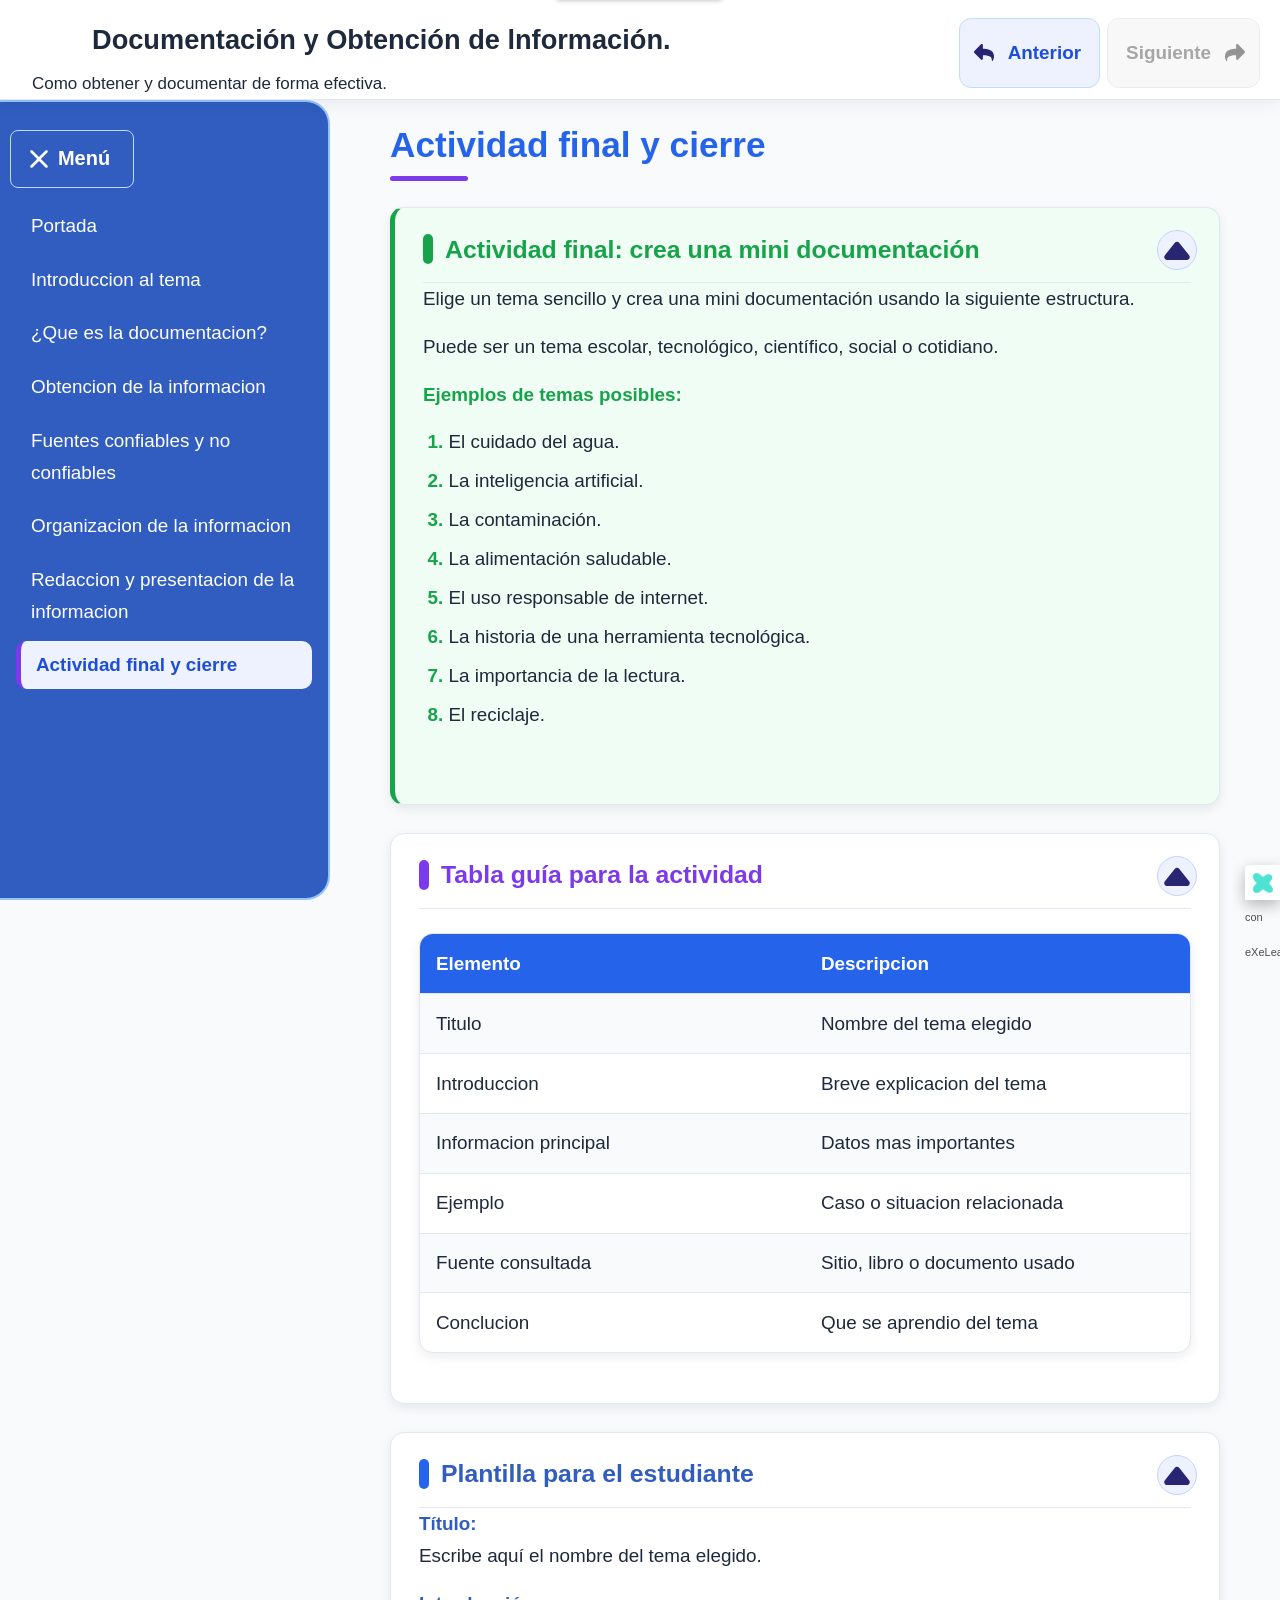
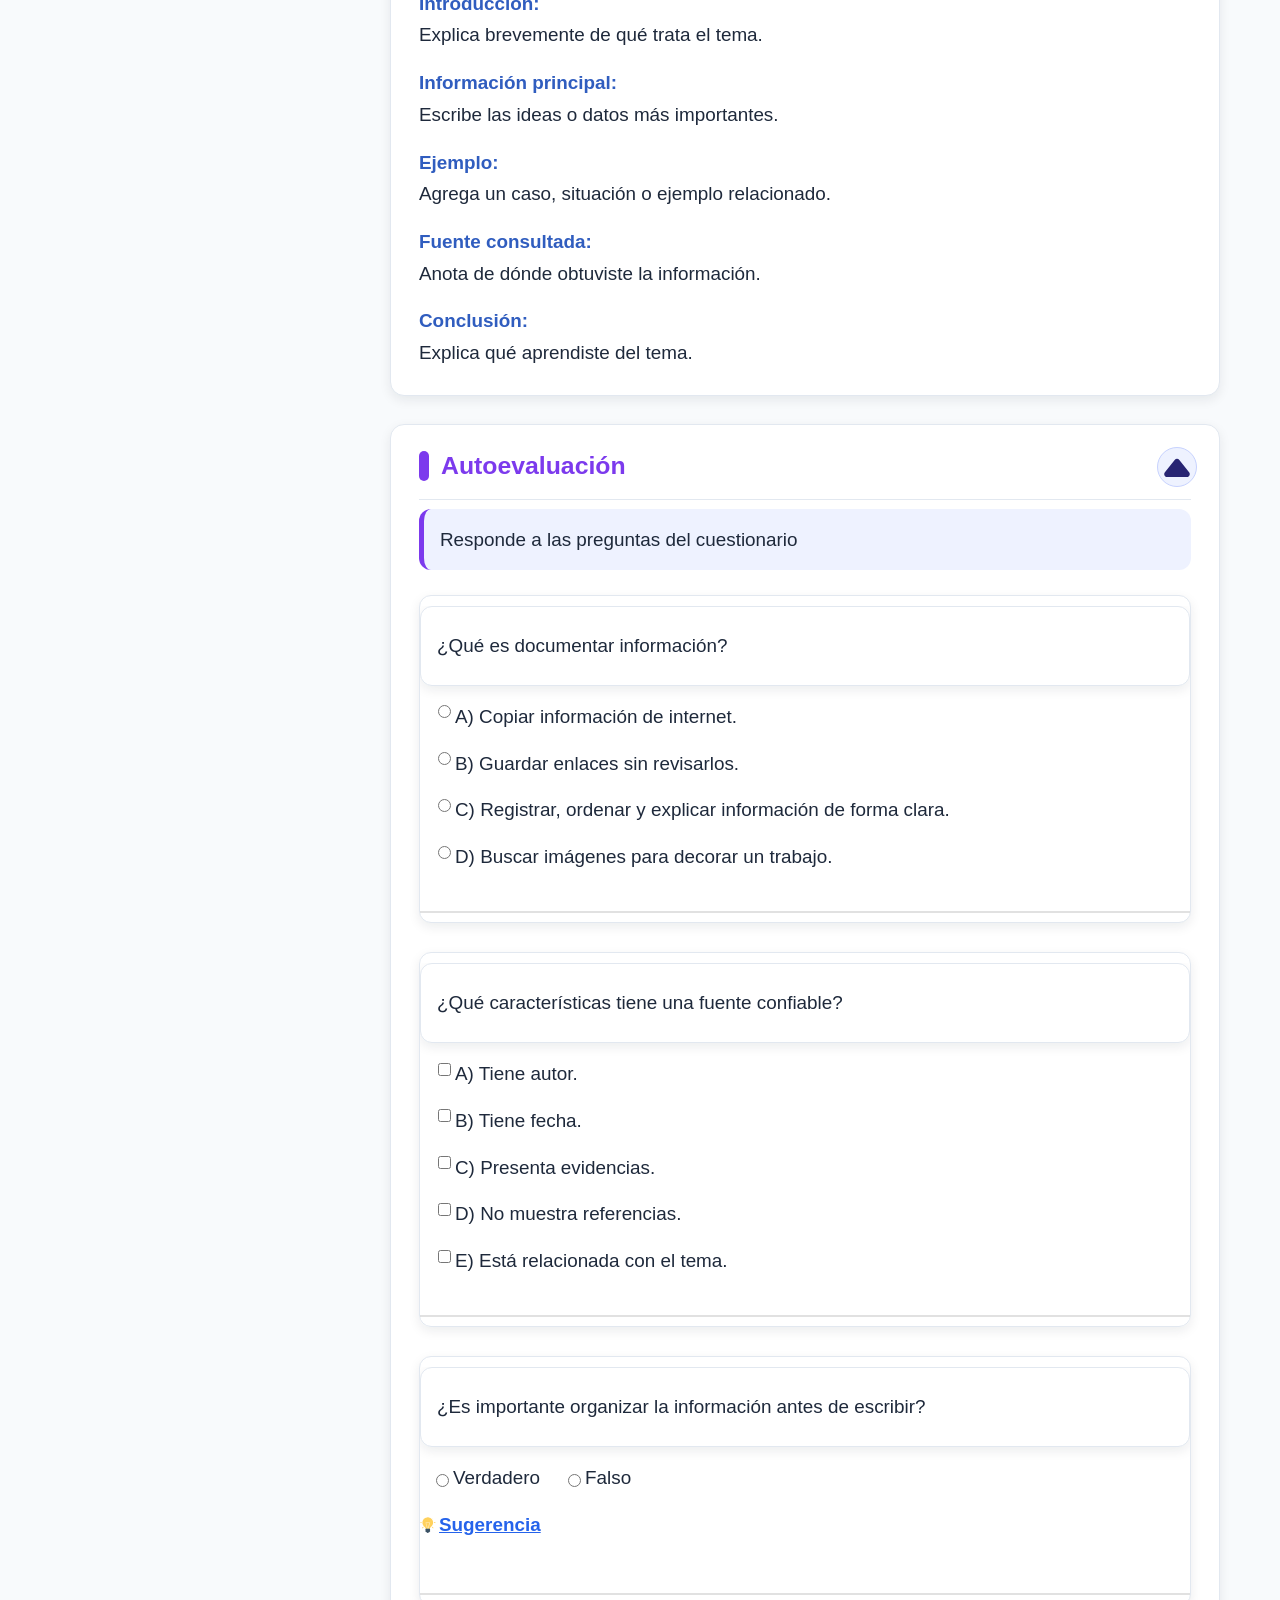
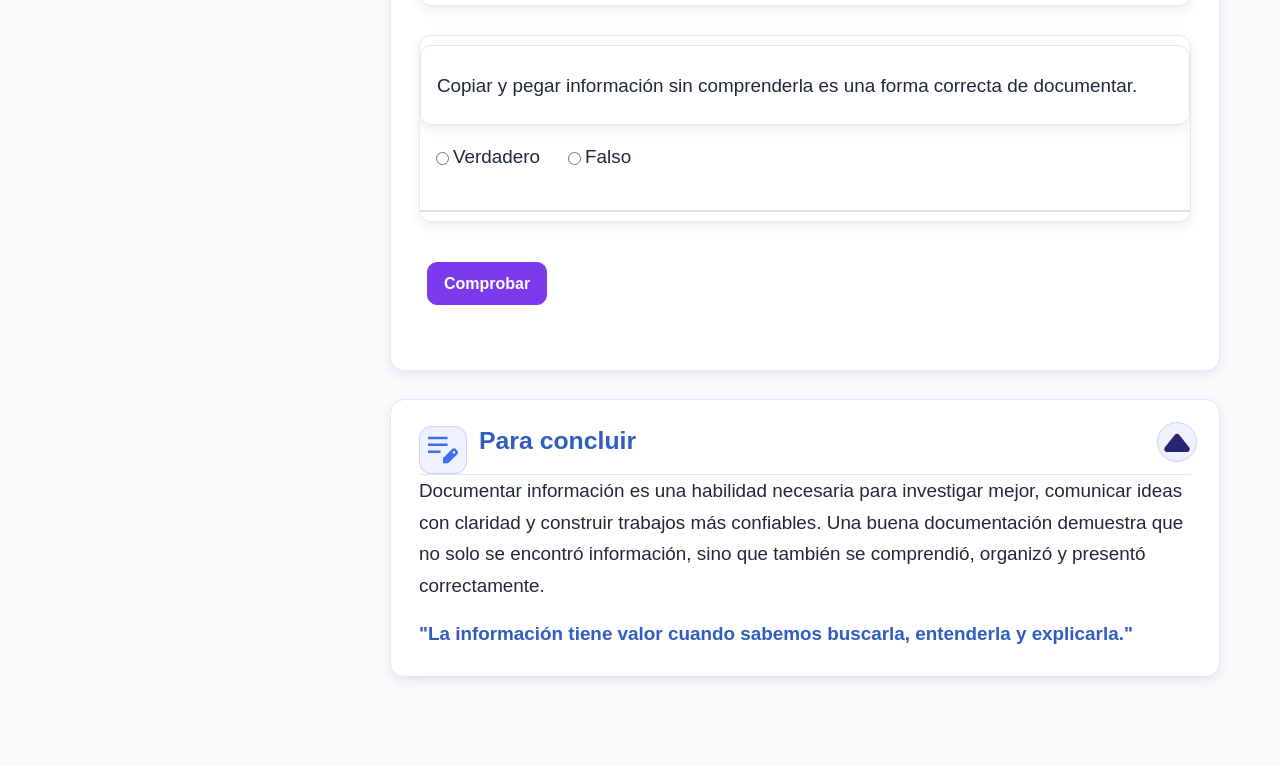
==== commit dadbe8dc: "xd" ====
--- a/html/actividad-final-y-cierre.html
+++ b/html/actividad-final-y-cierre.html
@@ -182,7 +182,7 @@
 </article><article id="block-1780634695864-8isxln96o" class="box">
 <header class="box-head">
 <div class="box-icon exe-icon">
-<img src="../theme/icons/activity.svg" alt="">
+<img src="icons/activity.svg" alt="">
 </div>
 <h1 class="box-title">Para concluir</h1>
 <button class="box-toggle box-toggle-on" title="Toggle content">
@@ -205,4 +205,4 @@
 </div>
 <p id="made-with-eXe"> <a href="https://exelearning.net/" target="_blank" rel="noopener"> <span>Creado con eXeLearning <span>(nueva ventana)</span></span></a></p>
 </body>
-</html>+</html>
--- a/idevices/form/form.css
+++ b/idevices/form/form.css
@@ -1,6 +1,7 @@
 /* Form iDevice (export CSS) */
 
 .form-IDevice .inline {
+    margin-left: 0.5rem;
     display: flex;
     justify-content: flex-start;
     align-items: center;
--- a/theme/style.css
+++ b/theme/style.css
@@ -1,4 +1,5 @@
 @charset "UTF-8";
+
 @font-face {
     font-family: "Fredoka";
     src: url(fonts/Fredoka-Regular.woff) format("woff");
@@ -35,12 +36,14 @@
     text-shadow: 0 0 4px rgba(21, 32, 61, .8);
 }
 
-.exe-epub .page-title, .exe-scorm .page-title, .exe-ims .page-title {
+.exe-epub .page-title,
+.exe-scorm .page-title,
+.exe-ims .page-title {
     color: #282573;
 }
 
-.page > header .package-title,
-.siteNav-off .page > header .package-title {
+.page>header .package-title,
+.siteNav-off .page>header .package-title {
     padding-left: 24px;
     width: calc(100% - 470px);
     white-space: nowrap;
@@ -50,8 +53,8 @@
     line-height: 1.2em;
 }
 
-.exe-teacher-mode-toggler .page > header .package-title,
-.exe-teacher-mode-toggler.siteNav-off .page > header .package-title {
+.exe-teacher-mode-toggler .page>header .package-title,
+.exe-teacher-mode-toggler.siteNav-off .page>header .package-title {
     width: calc(100% - 550px);
 }
 
@@ -61,13 +64,13 @@
     width: 100%;
 }
 
-.exe-scorm .page > header .package-title,
-.exe-scorm .siteNav-off .page > header .package-title,
-.exe-ims .page > header .package-title,
-.exe-ims .siteNav-off .page > header .package-title,
-.exe-epub .page > header .package-title,
-.exe-epub .siteNav-off .page > header .package-title,
-.exe-ims .page > header .package-title,
+.exe-scorm .page>header .package-title,
+.exe-scorm .siteNav-off .page>header .package-title,
+.exe-ims .page>header .package-title,
+.exe-ims .siteNav-off .page>header .package-title,
+.exe-epub .page>header .package-title,
+.exe-epub .siteNav-off .page>header .package-title,
+.exe-ims .page>header .package-title,
 .exe-single-page .package-header .package-title {
     width: 100%;
 }
@@ -88,7 +91,7 @@
     overflow: hidden;
 }
 
-.siteNav-off .page > header .package-subtitle {
+.siteNav-off .page>header .package-subtitle {
     left: 24px;
 }
 
@@ -101,17 +104,17 @@
 
 body:has(.package-subtitle) .package-title,
 body.exe-single-page:has(.package-subtitle) .package-node h1 {
-    position:relative;
+    position: relative;
     top: -.2em;
 }
 
 main header:not(#head) {
-    padding: 0 !important;
+    /* padding: 0 !important; */
     margin: 0 !important;
     max-width: none !important;
 }
 
-.page > header {
+.page>header {
     position: fixed;
     top: 0;
     right: 0;
@@ -125,7 +128,7 @@
     border-bottom: 2px solid #282573;
 }
 
-.page > header .package-title,
+.page>header .package-title,
 .exe-single-page .package-header .package-title {
     padding-left: 32px;
     color: #282573;
@@ -147,7 +150,7 @@
 
 body.exe-scorm .package-title,
 body.exe-ims .package-title,
-body.exe-epub .package-title{
+body.exe-epub .package-title {
     position: absolute;
     top: 24px;
     left: 0;
@@ -160,7 +163,8 @@
 body.exe-ims .package-subtitle,
 body.exe-epub .package-subtitle {
     position: absolute;
-    clip: rect(1px 1px 1px 1px); /* IE6, IE7 */
+    clip: rect(1px 1px 1px 1px);
+    /* IE6, IE7 */
     clip: rect(1px, 1px, 1px, 1px);
 }
 
@@ -171,6 +175,7 @@
 }
 
 @media (max-width: 750px) {
+
     body.exe-scorm .page-title,
     body.exe-ims .page-title,
     body.exe-epub .page-title {
@@ -185,6 +190,7 @@
 .exe-content a {
     color: #0d77d1;
 }
+
 .exe-content a:hover,
 .exe-content a:focus {
     color: #0a60ab;
@@ -192,17 +198,20 @@
 }
 
 /* Effects */
-.exe-accordion .fx-accordion-title, 
+.exe-accordion .fx-accordion-title,
 .fx-pagination .fx-current a {
-    background-color:#180051;
-}
-.exe-fx a{
+    background-color: #180051;
+}
+
+.exe-fx a {
     color: #3F0D78;
 }
+
 .exe-fx a:hover,
 .exe-fx a:focus {
     color: #7219C6;
 }
+
 .exe-download-package-link a {
     background: #282573;
     color: #fff;
@@ -268,6 +277,7 @@
 #node-content-container.exe-content .box {
     border: 1px dotted #ddd;
 }
+
 #node-content-container.exe-content .box.hidden-idevices {
     border-style: solid;
 }
@@ -289,7 +299,7 @@
 }
 
 .exe-content .box.teacher-only header {
-  border-bottom-color: #282573;
+    border-bottom-color: #282573;
 }
 
 .exe-content article.box .idevice_node.teacher-only {
@@ -309,7 +319,7 @@
 
 .exe-web-site .page-content,
 #exe-client-search,
-.exe-web-site main > header,
+.exe-web-site main>header,
 .exe-export .exe-content {
     max-width: 1280px;
     padding: 0 60px;
@@ -325,6 +335,7 @@
     max-width: 1280px;
     margin: 0 auto;
 }
+
 .exe-single-page .exe-content main {
     padding-top: 4em;
 }
@@ -346,6 +357,7 @@
 body.exe-export.exe-epub .exe-content {
     padding: 0 40px;
 }
+
 .exe-content.cover-on .exe-interactive-video,
 .exe-content .exe-interactive-video {
     width: 100%;
@@ -354,6 +366,7 @@
 .exe-export main {
     padding-top: 1.5em;
 }
+
 .exe-web-site main {
     padding-top: 4.5em;
 }
@@ -376,31 +389,35 @@
     border-right: 2px solid #6d68d9;
     border-bottom: 2px solid #6d68d9;
 }
+
 #siteNav::-webkit-scrollbar {
     display: none;
 }
 
-#siteNav > ul {
+#siteNav>ul {
     max-height: calc(100vh - 230px);
     overflow-y: auto;
     margin: 0;
     padding: 0;
 }
 
-#siteNav > ul::-webkit-scrollbar {
+#siteNav>ul::-webkit-scrollbar {
     display: none;
 }
 
 #siteNav .other-section {
     display: none;
 }
+
 #sidebar-nav.fixed,
 #sidebar-nav {
     position: fixed;
 }
+
 body.siteNav-off #siteNav {
     left: -330px;
 }
+
 .exe-web-site main.page {
     box-sizing: border-box;
     width: 100%;
@@ -408,12 +425,14 @@
     padding-bottom: 24px;
     transition: padding 0.3s ease;
 }
+
 .exe-web-site #siteFooter {
     padding-left: 390px;
     padding-right: 60px;
     padding-bottom: 2em;
     transition: padding 0.3s ease;
 }
+
 body.exe-web-site.siteNav-off #siteFooter {
     padding-right: 0;
 }
@@ -423,10 +442,12 @@
 .exe-epub #siteFooter {
     padding-bottom: 40px;
 }
+
 body.siteNav-off main.page,
 body.siteNav-off #siteFooter {
     padding-left: 20px;
 }
+
 #siteNav ul,
 #siteNav li {
     margin: 0;
@@ -470,6 +491,7 @@
     background: #ffcc00 url(img/book_color.svg) no-repeat 8px center !important;
     color: #282573;
 }
+
 #siteNav a.highlighted-link:focus {
     background: #ffcc00 url(img/book_color.svg) no-repeat 8px center !important;
     color: #282573;
@@ -504,28 +526,30 @@
 }
 
 .daddy {
-    background: #282573 url(img/arrow_down_menu.svg) no-repeat right 16px center /
-        22px !important;
-}
+    background: #282573 url(img/arrow_down_menu.svg) no-repeat right 16px center / 22px !important;
+}
+
 .active .active.daddy {
     background: #ffd940 url(img/arrow.svg) no-repeat right 16px center / 22px !important;
 }
+
 .active .daddy {
-    background: #ffe580 url(img/arrow_down.svg) no-repeat right 16px center /
-        22px !important;
-}
-#siteNav .current-page-parent > .daddy {
+    background: #ffe580 url(img/arrow_down.svg) no-repeat right 16px center / 22px !important;
+}
+
+#siteNav .current-page-parent>.daddy {
     background: #ffe580 url(img/arrow.svg) no-repeat right 16px center / 22px !important;
     margin-bottom: 6px;
 }
+
 .current-page-parent .daddy {
-    background: #ffe580 url(img/arrow_down.svg) no-repeat right 16px center /
-        22px !important;
-}
+    background: #ffe580 url(img/arrow_down.svg) no-repeat right 16px center / 22px !important;
+}
+
 .daddy:hover {
-    background: #ffd940 url(img/arrow_down.svg) no-repeat right 16px center /
-        22px !important;
-}
+    background: #ffd940 url(img/arrow_down.svg) no-repeat right 16px center / 22px !important;
+}
+
 .active.daddy:hover {
     background: #ffd940 url(img/arrow.svg) no-repeat right 16px center / 22px !important;
 }
@@ -557,11 +581,13 @@
     filter: grayscale(1);
     cursor: not-allowed;
 }
+
 .nav-buttons .nav-button-left {
     background-position: left 14px center;
     padding-left: 48px;
     right: 180px;
 }
+
 .nav-buttons .nav-button-right {
     background-position: right 14px center;
     padding-right: 48px;
@@ -578,6 +604,7 @@
     text-decoration: none;
     color: #282573;
 }
+
 button#siteNavToggler {
     left: 10px;
     top: 130px;
@@ -593,6 +620,7 @@
     background-color: #1c1a56;
     z-index: 2;
 }
+
 body.siteNav-off button#siteNavToggler {
     left: 0;
     top: 130px;
@@ -600,6 +628,7 @@
     border-radius: 0 8px 8px 0;
     background: #ffcc00 url(img/menu_closed.svg) no-repeat 16px / 32px;
 }
+
 body.siteNav-off button#siteNavToggler:hover {
     background-color: #ebb800;
 }
@@ -621,7 +650,8 @@
 #exe-client-search-reset span,
 #packageLicense .license-label {
     position: absolute;
-    clip: rect(1px 1px 1px 1px); /* IE6, IE7 */
+    clip: rect(1px 1px 1px 1px);
+    /* IE6, IE7 */
     clip: rect(1px, 1px, 1px, 1px);
 }
 
@@ -641,6 +671,7 @@
 .exe-export .box {
     position: relative;
 }
+
 .exe-export .box-toggle {
     width: 40px;
     height: 40px;
@@ -702,6 +733,7 @@
     border: none;
     padding: 20px 0;
 }
+
 .exe-export #siteFooterContent {
     background-color: white;
     padding: 14px;
@@ -710,6 +742,7 @@
     max-width: 1160px;
     margin: 0 auto;
 }
+
 #siteFooterContent #packageLicense {
     margin: 0;
 }
@@ -733,9 +766,11 @@
     border: 1px solid transparent;
     border-radius: 2px;
 }
+
 #packageLicense p {
     margin: 0;
 }
+
 #packageLicense a {
     color: #666;
     text-transform: capitalize;
@@ -746,36 +781,45 @@
     overflow: hidden;
     line-height: 15px;
 }
+
 #packageLicense a:hover,
 #packageLicense a:focus {
     text-decoration: none;
     color: #b04721;
 }
+
 #packageLicense.propietary {
     position: absolute;
     overflow: hidden;
     clip: rect(0, 0, 0, 0);
     height: 0;
 }
+
 #packageLicense.cc {
     padding: 0 20px 0 90px;
     background: url(img/licenses.gif) no-repeat 0 0;
 }
+
 #packageLicense.cc-by-sa {
     background-position: 0 -100px;
 }
+
 #packageLicensea.cc-by-nd {
     background-position: 0 -200px;
 }
+
 #packageLicense.cc-by-nc {
     background-position: 0 -300px;
 }
+
 #packageLicense.cc-by-nc-sa {
     background-position: 0 -400px;
 }
+
 #packageLicense.cc-by-nc-nd {
     background-position: 0 -500px;
 }
+
 #packageLicense.cc-0 {
     background-position: 0 -600px;
 }
@@ -790,6 +834,7 @@
     border-radius: 4px;
     transition: 0.5s ease;
 }
+
 .exe-content .iDevice_buttons input:hover,
 .exe-content .iDevice_buttons input:focus,
 .exe-content .iDevice_buttons button:hover,
@@ -829,9 +874,11 @@
 body.exe-search-on button#searchBarTogger {
     display: inline-block;
 }
+
 #exe-client-search-form p {
     margin-top: 4em;
 }
+
 #exe-client-search-form p {
     display: flex;
     width: 100%;
@@ -849,6 +896,7 @@
     height: 48px;
     display: none;
 }
+
 body.siteNav-off button#searchBarTogger {
     top: 220px;
     left: 0px;
@@ -856,16 +904,19 @@
     border-radius: 0 8px 8px 0;
     display: none;
 }
+
 #exe-client-search {
     display: none;
     margin-bottom: 30px;
 }
+
 #exe-client-search-text {
     flex: 1 1 auto;
     min-width: 0;
     display: inline;
     height: 48px;
 }
+
 #exe-client-search-submit {
     text-indent: -999em;
     background: #ffcc00 url(img/search.svg) no-repeat center / 28px;
@@ -873,6 +924,7 @@
     border-radius: 4px;
     background-position: center;
 }
+
 #exe-client-search-reset.visible {
     background: #282573 url(img/menu_open.svg) no-repeat center / 28px;
     background-size: auto 40px;
@@ -880,28 +932,34 @@
     vertical-align: middle;
     border-radius: 4px;
 }
+
 #exe-client-search-submit,
 #exe-client-search-reset.visible {
     height: 48px;
     flex: 0 0 48px;
 }
+
 #exe-client-search-reset:hover,
 #exe-client-search-reset:focus {
     opacity: 1;
 }
+
 #exe-client-search-submit:hover,
 #exe-client-search-submit:focus {
     background-color: #ffcc00;
 }
+
 #exe-client-search-results-list ul,
 #exe-client-search-results-list li {
     margin: 2em 0;
     padding: 0;
     list-style: none;
 }
+
 #exe-client-search-results-list li {
     margin: 0 0 1em 0;
 }
+
 #exe-client-search-results-list p {
     margin-top: 2em;
 }
@@ -930,32 +988,40 @@
     background-position: right center;
     background-size: 28px;
 }
+
 .exe-single-page #teacher-mode-toggler-wrapper {
     right: 20px;
 }
+
 #teacher-mode-toggler-wrapper .form-check-label {
     position: absolute;
-    clip: rect(1px 1px 1px 1px); /* IE6, IE7 */
+    clip: rect(1px 1px 1px 1px);
+    /* IE6, IE7 */
     clip: rect(1px, 1px, 1px, 1px);
 }
+
 #teacher-mode-toggler-wrapper .form-check-input {
     width: 2.6em;
     height: 1.4em;
 }
+
 #teacher-mode-toggler-wrapper .form-check-input:checked {
     background-color: #ffcc00;
     border-color: #ffcc00;
 }
+
 #teacher-mode-toggler-wrapper .form-check-input:focus {
     border-color: #ffcc00;
     box-shadow: 0 0 0 0.25rem rgba(255, 204, 0, 0.25);
 }
+
 #teacher-mode-toggler-wrapper .form-check-input:focus {
     background-image: url(img/switch.svg);
     background-size: 19px;
     background-repeat: no-repeat;
     background-position: left 1.6px center;
 }
+
 .mode-teacher #teacher-mode-toggler-wrapper .form-check-input:focus {
     background-image: url(img/switch_white.svg);
     background-position: right 1.6px center;
@@ -967,6 +1033,7 @@
     .siteNav-off #siteNavToggler .sr-av {
         display: none;
     }
+
     .siteNav-off #siteNavToggler {
         width: 50px;
     }
@@ -976,10 +1043,12 @@
     body.cover-on #activity {
         width: 100% !important;
     }
+
     #activity {
         width: 100%;
         margin: 0 auto;
     }
+
     #activity #player {
         width: 100% !important;
         max-width: 100% !important;
@@ -1005,20 +1074,23 @@
         background-position: center;
     }
 
-    .page > header .package-title,
-    .siteNav-off .page > header .package-title {
+    .page>header .package-title,
+    .siteNav-off .page>header .package-title {
         width: calc(100% - 240px);
     }
+
     body.exe-teacher-mode-toggler.exe-web-site .page-counter,
     .exe-web-site .page-counter {
         left: auto;
         right: 193px;
         top: 5px;
     }
+
     .exe-search-on .nav-buttons .nav-button-left,
     .exe-search-on .nav-buttons .nav-button-right {
         top: 12px;
     }
+
     .page-counter-label {
         display: none;
     }
@@ -1026,28 +1098,34 @@
     #teacher-mode-toggler-wrapper {
         right: 182px;
     }
+
     #teacher-mode-toggler-wrapper:hover {
         background-color: transparent;
     }
+
     #teacher-mode-toggler-wrapper .form-check-input {
         margin: 0 !important;
     }
-    .exe-teacher-mode-toggler .page > header .package-title,
-    .exe-teacher-mode-toggler.siteNav-off .page > header .package-title {
+
+    .exe-teacher-mode-toggler .page>header .package-title,
+    .exe-teacher-mode-toggler.siteNav-off .page>header .package-title {
         width: calc(100% - 280px);
     }
 }
 
 @media (max-width: 750px) {
+
     .exe-web-site .page-content,
     #exe-client-search {
         padding: 0 20px;
     }
+
     #sidebar-nav {
         position: static !important;
         width: 100%;
         padding: 200px 0 0 0;
     }
+
     #siteNav {
         float: none;
         border-right: 0;
@@ -1059,20 +1137,24 @@
         position: static;
         border: 0;
     }
+
     body.siteNav-off #siteNav {
         display: none;
     }
+
     #siteNav a {
         width: 100%;
         max-width: none;
     }
+
     button#siteNavToggler {
-        background: #fff url(img/menu_open_color.svg) no-repeat 12px center /
-            32px;
-    }
+        background: #fff url(img/menu_open_color.svg) no-repeat 12px center / 32px;
+    }
+
     body.siteNav-off button#siteNavToggler {
         background: #fff url(img/menu_closed.svg) no-repeat 12px center / 32px;
     }
+
     body.siteNav-off button#siteNavToggler,
     button#siteNavToggler {
         position: absolute;
@@ -1087,10 +1169,12 @@
         height: 26px;
         padding: 16px;
     }
+
     button#siteNavToggler:hover,
     body.siteNav-off button#siteNavToggler:hover {
         background-color: #ffcc00;
     }
+
     button#siteNavToggler span,
     button#siteNavToggler .sr-av {
         display: block;
@@ -1103,10 +1187,12 @@
         position: relative;
         top: -2px;
     }
+
     .exe-web-site main.page {
         padding-left: 0;
         padding-top: 0;
     }
+
     body.siteNav-off button#siteNavToggler .sr-av {
         color: #000 !important;
         text-align: left;
@@ -1124,24 +1210,28 @@
     .exe-web-site .exe-content .box {
         margin-top: 20px;
     }
+
     /* .page > header,
     .siteNav-off .page > header{
         background: #fff url(img/logo_responsive.png) no-repeat 32px 15px/ 32px;
     } */
-    .page > header .package-title,
-    .siteNav-off .page > header .package-title,
+    .page>header .package-title,
+    .siteNav-off .page>header .package-title,
     .exe-single-page .package-header .package-title {
         padding-left: 24px;
     }
+
     .siteNav-off #siteNavToggler .sr-av {
         display: inline-block;
         width: 100% !important;
     }
+
     .exe-search-on.siteNav-off button#siteNavToggler,
     .exe-search-on button#siteNavToggler {
         right: 100px;
         height: 30px;
     }
+
     body.siteNav-off button#searchBarTogger,
     body button#searchBarTogger {
         left: auto;
@@ -1153,47 +1243,58 @@
         position: absolute;
         z-index: 0;
     }
+
     #exe-client-search-text {
         height: 54px;
     }
+
     #exe-client-search-form p {
         height: 54px;
         margin-top: 1em;
     }
+
     #exe-client-search-submit {
         background: #ffcc00 no-repeat url(img/search.svg) center / 26px;
     }
+
     #exe-client-search-reset.visible {
         background: #282573 url(img/menu_open.svg) no-repeat center / 26px;
     }
+
     #exe-client-search-submit,
     #exe-client-search-reset.visible {
         height: 54px;
         flex: 0 0 54px;
     }
+
     .exe-client-search-results {
         padding-bottom: 24px !important;
     }
+
     .exe-web-site #siteFooter #siteFooterContent {
         margin: 0 auto;
     }
+
     .exe-web-site #siteFooter {
         padding: 0 20px 2em 20px !important;
     }
+
     #packageLicense {
         margin: 0 0 1em 0;
     }
 }
+
 @media (max-width: 650px) {
     html {
         font-size: 0.75rem !important;
     }
+
     /* .page > header,
     .siteNav-off .page > header{
         background: #fff url(img/logo_responsive.png) no-repeat 14px 26px/ 20px;
     } */
-    .page > header .package-title,
-    .siteNav-off .page > header .package-title {
+    .page>header .package-title,
+    .siteNav-off .page>header .package-title {
         padding-left: 24px;
         width: calc(100% - 130px);
         overflow: hidden;
@@ -1205,6 +1306,7 @@
         -webkit-line-clamp: 2;
         -webkit-box-orient: vertical;
     }
+
     .nav-buttons .nav-button-left,
     .nav-buttons .nav-button-right {
         height: 50px;
@@ -1212,54 +1314,66 @@
         padding: 0;
         top: 25px !important;
     }
+
     .nav-buttons .nav-button-left {
         right: 80px;
     }
+
     #teacher-mode-toggler-wrapper {
         right: 150px;
     }
+
     #teacher-mode-toggler-wrapper .form-check-input {
         width: 2.5em;
         height: 1.5em;
     }
+
     #teacher-mode-toggler-wrapper .form-check-input:focus {
         background-size: 16px;
     }
+
     button#siteNavToggler {
-        background: #fff url(img/menu_open_color.svg) no-repeat 12px center /
-            24px;
-    }
+        background: #fff url(img/menu_open_color.svg) no-repeat 12px center / 24px;
+    }
+
     button#siteNavToggler span,
     button#siteNavToggler .sr-av,
     body.siteNav-off button#siteNavToggler .sr-av {
         padding-left: 24px;
         top: 0;
     }
+
     body.siteNav-off button#siteNavToggler {
         background: #fff url(img/menu_closed.svg) no-repeat 12px / 24px;
     }
+
     .box-title {
         width: calc(100% - 32px);
     }
+
     .exe-export .box-toggle {
         background-position: center;
         background-size: auto 24px;
         width: 32px;
         height: 32px;
     }
+
     body.siteNav-off button#searchBarTogger,
     body button#searchBarTogger {
         height: 60px;
     }
+
     body.exe-teacher-mode-toggler.exe-web-site .page-counter,
     .exe-web-site .page-counter {
         right: 104px;
         top: 4px;
     }
+
     .exe-search-on.siteNav-off button#siteNavToggler,
     .exe-search-on button#siteNavToggler {
         height: 26px;
     }
+
     .exe-single-page .package-header .package-title {
         padding-left: 20px;
         overflow: hidden;
@@ -1271,6 +1385,7 @@
         white-space: normal;
         height: auto;
     }
+
     .exe-scorm .exe-export main,
     .exe-ims .exe-export main,
     .exe-pub .exe-export main {
@@ -1282,34 +1397,42 @@
     html body.exe-export {
         background: #fff;
     }
+
     .exe-content {
         color: #000;
         padding: 0;
     }
+
     @page {
         margin: 1.5cm;
     }
+
     .exe-export .page-title {
         text-shadow: none;
     }
+
     #packageLicense.cc {
         background: none;
         padding-left: 0;
     }
+
     .exe-export .box-toggle {
         display: none;
     }
+
     /* Website */
     .exe-web-site #siteNav,
     .exe-web-site .nav-buttons,
     .exe-web-site button.toggler {
         display: none;
     }
+
     .exe-web-site #siteFooter,
     .exe-web-site main.page {
         padding-left: 0;
         padding-right: 0;
     }
+
     .exe-web-site main.page {
         padding-top: 1em;
     }
@@ -1370,14 +1493,14 @@
     margin: 0 0 1rem;
 }
 
-.page > header .package-title,
-.page > header .package-subtitle,
+.page>header .package-title,
+.page>header .package-subtitle,
 .exe-single-page .package-header .package-title {
     margin-bottom: 0.3em;
 }
 
 .exe-content p:last-child,
-.exe-content .box-content > :last-child {
+.exe-content .box-content> :last-child {
     margin-bottom: 0;
 }
 
@@ -1398,19 +1521,19 @@
 .exe-content h4,
 .exe-content h5,
 .exe-content h6,
-.page > header .package-title,
+.page>header .package-title,
 .exe-single-page .package-header .package-title {
     font-family: Montserrat, Poppins, Sora, "Segoe UI Semibold", "Segoe UI", Arial, sans-serif;
     letter-spacing: 0;
 }
 
-.page > header {
+.page>header {
     background: var(--exe-card);
     border-bottom: 1px solid var(--exe-border);
     box-shadow: 0 2px 18px rgba(15, 23, 42, 0.08);
 }
 
-.page > header .package-title,
+.page>header .package-title,
 .exe-single-page .package-header .package-title {
     color: var(--exe-text);
     font-weight: 700;
@@ -1455,7 +1578,7 @@
 #node-content-container.exe-content #node-content,
 .exe-web-site .page-content,
 #exe-client-search,
-.exe-web-site main > header {
+.exe-web-site main>header {
     max-width: 1180px;
 }
 
@@ -1618,7 +1741,7 @@
 .daddy,
 .active .active.daddy,
 .active .daddy,
-#siteNav .current-page-parent > .daddy,
+#siteNav .current-page-parent>.daddy,
 .current-page-parent .daddy,
 .daddy:hover,
 .active.daddy:hover {
@@ -1760,8 +1883,8 @@
     border-radius: 14px;
 }
 
-.box-content p > img:only-child,
-.box-content h5 > img:only-child {
+.box-content p>img:only-child,
+.box-content h5>img:only-child {
     display: block;
     margin: 0 auto;
     box-shadow: var(--exe-shadow);
@@ -1814,7 +1937,7 @@
 .exe-table tr:nth-child(2n-1) td,
 .exe-table tbody tr:nth-child(2n-1) th,
 .exe-table tbody tr:nth-child(2n) th,
-.exe-table thead + tbody tr:nth-child(2n-1) th {
+.exe-table thead+tbody tr:nth-child(2n-1) th {
     background: var(--exe-bg);
 }
 
@@ -1883,7 +2006,7 @@
     padding: 1rem 1.1rem;
 }
 
-.caseStudyContent .CSP-ActivityDiv + .CSP-ActivityDiv {
+.caseStudyContent .CSP-ActivityDiv+.CSP-ActivityDiv {
     margin-top: 1rem;
 }
 
@@ -1897,8 +2020,8 @@
     margin-bottom: 1rem;
 }
 
-.form-IDevice ul.FRMP-PREVIEW > li,
-.FormViewContainer > div[title],
+.form-IDevice ul.FRMP-PREVIEW>li,
+.FormViewContainer>div[title],
 .exe-sortableList-options li,
 .exe-sortableList-list li {
     background: var(--exe-card);
@@ -1964,7 +2087,7 @@
     margin-top: 8px;
 }
 
-#exe-index .page-content > .box:first-of-type {
+#exe-index .page-content>.box:first-of-type {
     background: linear-gradient(135deg, var(--exe-section) 0%, var(--exe-bg) 100%);
     border-color: #c7d2fe;
     box-shadow: var(--exe-shadow-strong);
@@ -1972,26 +2095,26 @@
     overflow: hidden;
 }
 
-#exe-index .page-content > .box:first-of-type .box-head {
+#exe-index .page-content>.box:first-of-type .box-head {
     border-bottom: 0;
     margin-bottom: 8px;
     padding-bottom: 0;
 }
 
-#exe-index .page-content > .box:first-of-type .box-title {
+#exe-index .page-content>.box:first-of-type .box-title {
     color: var(--exe-primary-action);
     font-size: 2.45rem !important;
     line-height: 1.08;
 }
 
-#exe-index .page-content > .box:first-of-type .box-content {
+#exe-index .page-content>.box:first-of-type .box-content {
     display: grid;
     grid-template-columns: minmax(0, 1fr) minmax(280px, 42%);
     align-items: center;
     gap: 28px;
 }
 
-#exe-index .page-content > .box:first-of-type .box-content .idevice_node:first-child {
+#exe-index .page-content>.box:first-of-type .box-content .idevice_node:first-child {
     background: rgba(255, 255, 255, 0.82);
     border: 1px solid #dbeafe;
     border-left: 5px solid var(--exe-secondary);
@@ -2000,20 +2123,20 @@
     box-shadow: var(--exe-shadow);
 }
 
-#exe-index .page-content > .box:first-of-type .box-content .idevice_node:first-child p:first-child {
+#exe-index .page-content>.box:first-of-type .box-content .idevice_node:first-child p:first-child {
     color: var(--exe-muted);
     font-family: Poppins, Nunito, "Segoe UI", Calibri, sans-serif;
     font-size: 1.16rem;
     font-weight: 600;
 }
 
-#exe-index .page-content > .box:first-of-type .box-content .idevice_node:first-child p:nth-child(2) {
+#exe-index .page-content>.box:first-of-type .box-content .idevice_node:first-child p:nth-child(2) {
     color: var(--exe-secondary);
     font-family: Poppins, Nunito, "Segoe UI", Calibri, sans-serif;
     font-weight: 600;
 }
 
-#exe-index .page-content > .box:first-of-type .box-content .idevice_node:first-child p:nth-child(3) {
+#exe-index .page-content>.box:first-of-type .box-content .idevice_node:first-child p:nth-child(3) {
     background: var(--exe-card);
     border-left: 5px solid var(--exe-primary-action);
     border-radius: 12px;
@@ -2021,26 +2144,26 @@
     padding: 0.9rem 1rem;
 }
 
-#exe-index .page-content > .box:first-of-type .box-content img {
+#exe-index .page-content>.box:first-of-type .box-content img {
     border-radius: 16px;
     box-shadow: var(--exe-shadow-strong);
 }
 
-#exe-page-mq130oj1-dtkj8na8n .page-content > .box:first-of-type {
+#exe-page-mq130oj1-dtkj8na8n .page-content>.box:first-of-type {
     background: var(--exe-activity);
     border-left: 5px solid var(--exe-success);
 }
 
-#exe-page-mq130oj1-dtkj8na8n .page-content > .box:first-of-type .box-title,
-#exe-page-mq130oj1-dtkj8na8n .page-content > .box:first-of-type strong {
+#exe-page-mq130oj1-dtkj8na8n .page-content>.box:first-of-type .box-title,
+#exe-page-mq130oj1-dtkj8na8n .page-content>.box:first-of-type strong {
     color: var(--exe-success);
 }
 
-#exe-page-mq130oj1-dtkj8na8n .page-content > .box:first-of-type .box-title::before {
+#exe-page-mq130oj1-dtkj8na8n .page-content>.box:first-of-type .box-title::before {
     background: var(--exe-success);
 }
 
-#exe-page-mq130oj1-dtkj8na8n .page-content > .box:first-of-type li::marker {
+#exe-page-mq130oj1-dtkj8na8n .page-content>.box:first-of-type li::marker {
     color: var(--exe-success);
 }
 
@@ -2079,15 +2202,15 @@
         font-size: 1.25rem !important;
     }
 
-    #exe-index .page-content > .box:first-of-type {
+    #exe-index .page-content>.box:first-of-type {
         padding: 22px;
     }
 
-    #exe-index .page-content > .box:first-of-type .box-title {
+    #exe-index .page-content>.box:first-of-type .box-title {
         font-size: 1.8rem !important;
     }
 
-    #exe-index .page-content > .box:first-of-type .box-content {
+    #exe-index .page-content>.box:first-of-type .box-content {
         grid-template-columns: 1fr;
     }
 
@@ -2484,6 +2607,7 @@
 }
 
 @keyframes landingFloat {
+
     0%,
     100% {
         translate: 0 0;
@@ -2495,6 +2619,7 @@
 }
 
 @keyframes landingMeter {
+
     0%,
     100% {
         width: 58%;
@@ -2506,6 +2631,7 @@
 }
 
 @keyframes landingPaper {
+
     0%,
     100% {
         translate: 0 0;
@@ -2517,6 +2643,7 @@
 }
 
 @media (prefers-reduced-motion: reduce) {
+
     #exe-index .landing-console,
     #exe-index .landing-meter span,
     #exe-index .landing-paper {
@@ -2608,4 +2735,4 @@
     #exe-index .landing-map-grid {
         grid-template-columns: 1fr;
     }
-}
+}
